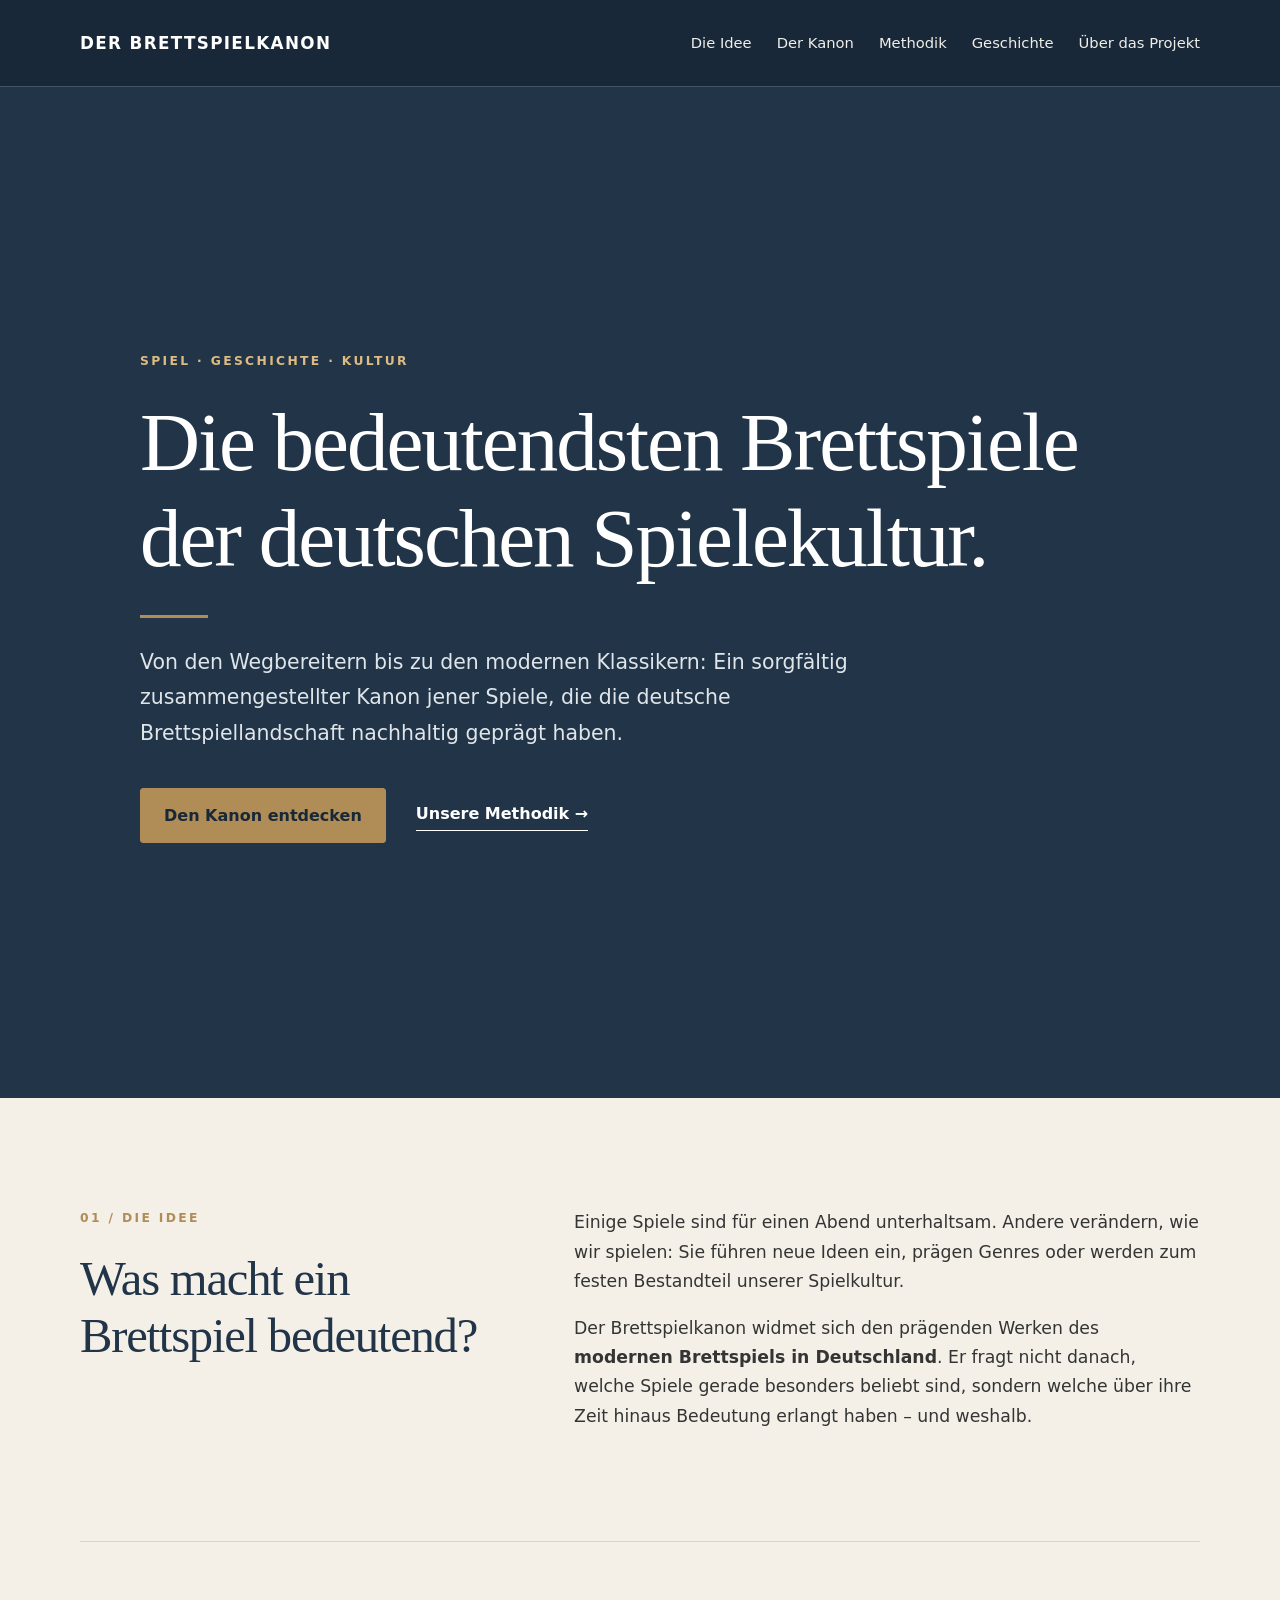
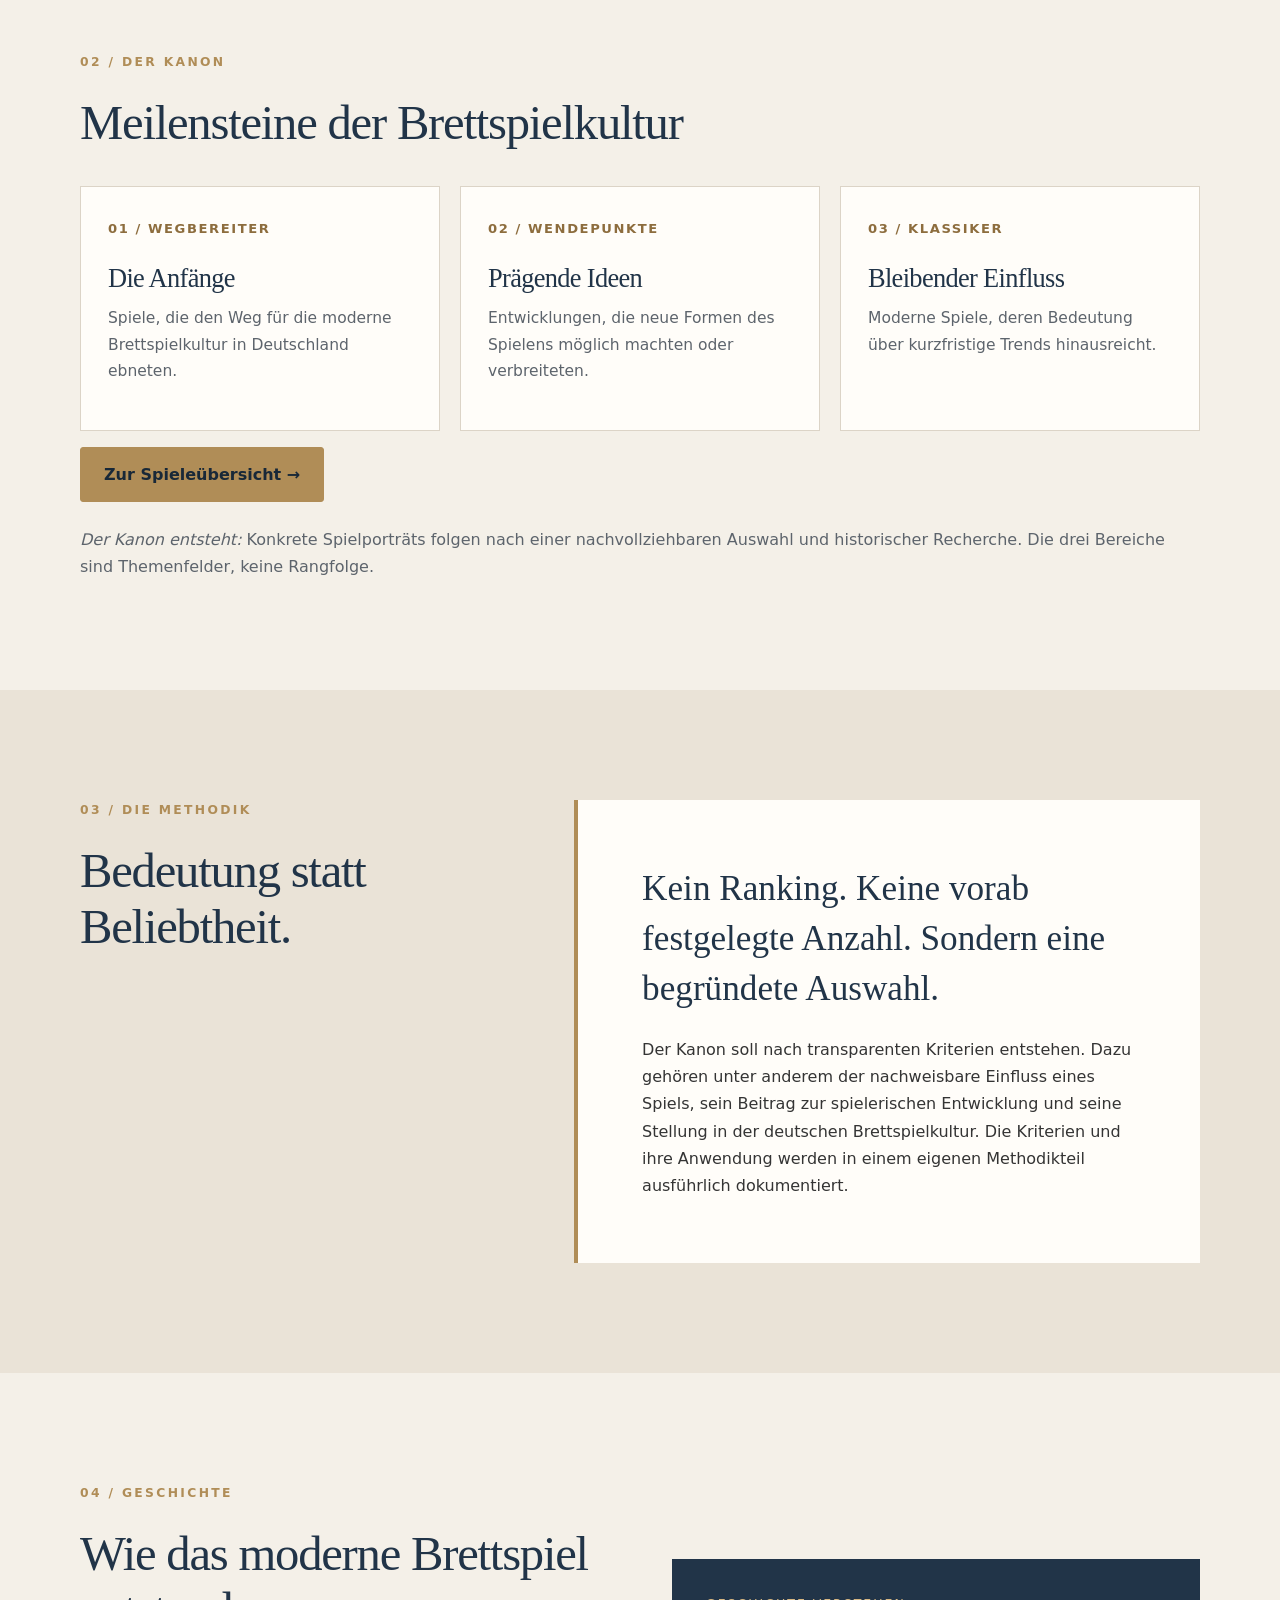
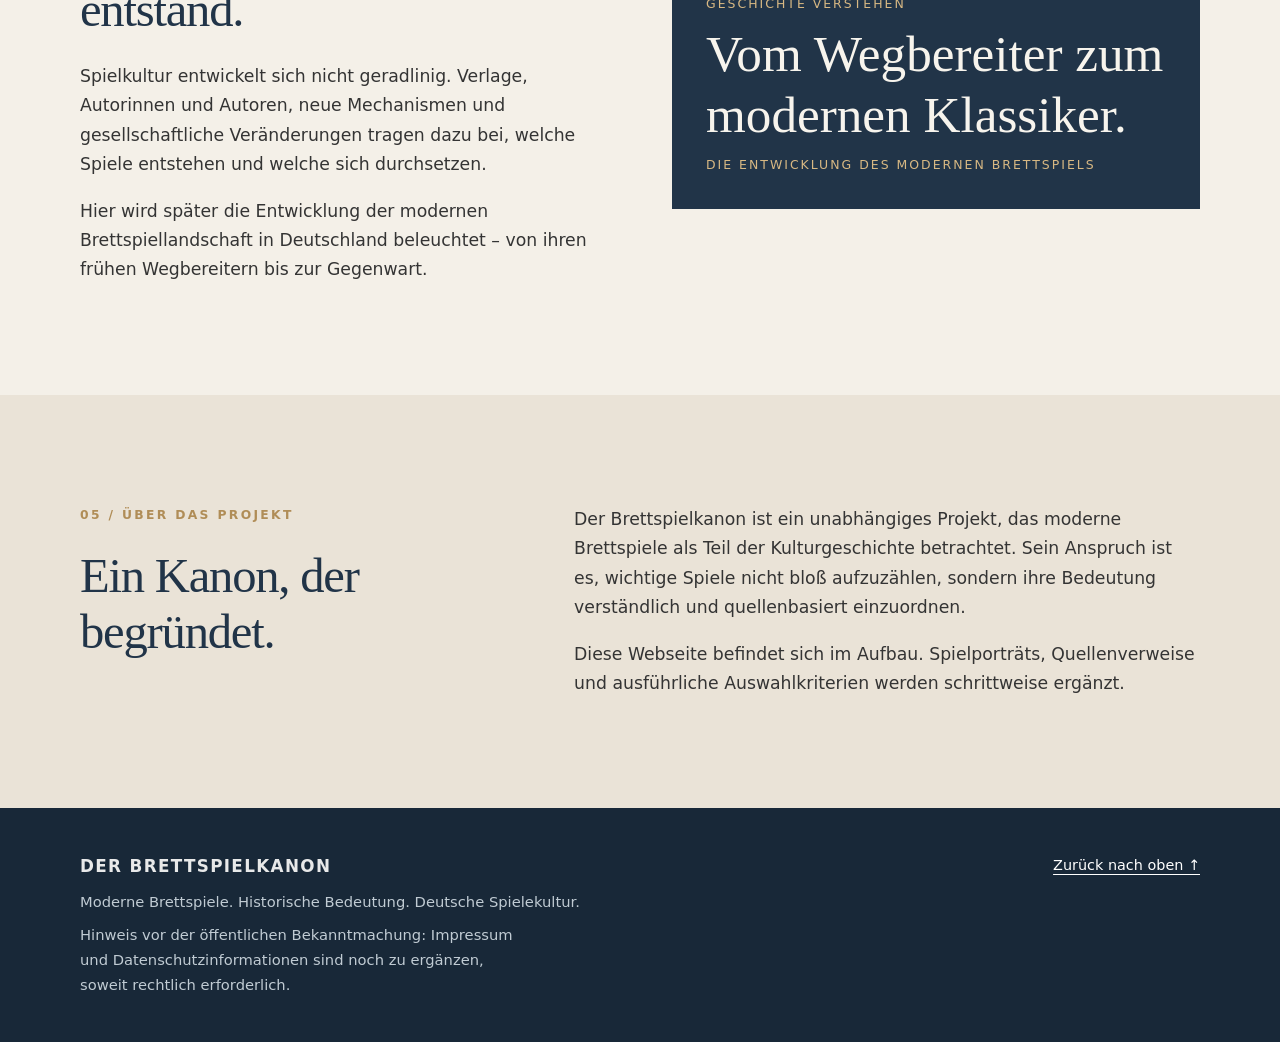
==== index.html @ 94d75d0f "Add files via upload" ====
<!doctype html>
<html lang="de">
<head>
  <meta charset="utf-8">
  <meta name="viewport" content="width=device-width, initial-scale=1">
  <meta name="description" content="Der Brettspielkanon: Ein sorgf&#228;ltig zusammengestellter Kanon bedeutender Brettspiele, die die deutsche Spielekultur nachhaltig gepr&#228;gt haben.">
  <meta name="theme-color" content="#213448">
  <title>Der Brettspielkanon &#8211; Die bedeutendsten Brettspiele der deutschen Spielekultur</title>
  <style>
    :root { --navy:#213448; --navy-deep:#182838; --ivory:#f4f0e8; --paper:#fffdf9; --gold:#b08d57; --ink:#343434; --muted:#5d646c; --line:#dcd4c7; }
    * { box-sizing:border-box; }
    html { scroll-behavior:smooth; scroll-padding-top:88px; }
    body { margin:0; font-family:system-ui,-apple-system,"Segoe UI",Arial,sans-serif; color:var(--ink); background:var(--ivory); line-height:1.7; }
    a { color:inherit; }
    a:focus-visible, summary:focus-visible { outline:3px solid var(--gold); outline-offset:4px; }
    .container { width:min(1120px, calc(100% - 44px)); margin-inline:auto; }
    .site-header { background:var(--navy-deep); color:#fff; border-bottom:1px solid #415365; }
    .header-inner { min-height:86px; display:flex; justify-content:space-between; align-items:center; gap:24px; }
    .brand { font-weight:750; font-size:1.05rem; text-decoration:none; letter-spacing:.08em; line-height:1.25; }
    .site-nav { display:flex; flex-wrap:wrap; align-items:center; gap:10px 25px; }
    .site-nav a { font-size:.92rem; text-decoration:none; color:#f0eee9; }
    .site-nav a:hover { color:#e8c991; }
    .hero { color:#fff; background:var(--navy); }
    .hero-inner { padding:clamp(80px,12vw,155px) 0 clamp(85px,12vw,145px); max-width:1000px; }
    .eyebrow { margin:0 0 22px; font-size:.77rem; font-weight:760; letter-spacing:.19em; text-transform:uppercase; color:var(--gold); }
    .hero .eyebrow { color:#ddbb83; }
    h1,h2,h3 { font-family:Georgia,"Times New Roman",serif; font-weight:normal; line-height:1.16; letter-spacing:-.025em; }
    h1 { font-size:clamp(2.7rem,6.5vw,5.35rem); margin:0 0 28px; max-width:1000px; }
    .hero-description { max-width:720px; font-size:clamp(1.04rem,1.6vw,1.28rem); color:#e0e5e9; line-height:1.75; }
    .gold-line { width:68px; height:3px; background:var(--gold); margin:0 0 27px; }
    .hero-actions { display:flex; flex-wrap:wrap; align-items:center; gap:14px 30px; margin-top:36px; }
    .button { padding:13px 23px; display:inline-block; text-decoration:none; background:var(--gold); color:#182838; font-weight:720; border:1px solid var(--gold); border-radius:3px; }
    .button:hover { background:#dec08e; border-color:#dec08e; }
    .text-link { text-decoration:none; font-weight:650; border-bottom:1px solid currentColor; padding-bottom:3px; }
    .text-link:hover { color:var(--gold); }
    main section { padding:clamp(65px,9vw,110px) 0; }
    .section-grid { display:grid; grid-template-columns:minmax(0,.8fr) minmax(0,1.2fr); gap:clamp(25px,6vw,100px); align-items:start; }
    .section-grid h2, .section-title { font-size:clamp(2.05rem,3.8vw,3.25rem); color:var(--navy); margin:0 0 23px; }
    .prose { max-width:690px; font-size:1.08rem; }
    .prose p:first-child { margin-top:0; }
    .prose p:last-child { margin-bottom:0; }
    .rule { border-top:1px solid var(--line); }
    .section-heading { display:flex; justify-content:space-between; align-items:end; gap:24px; margin-bottom:34px; }
    .section-heading .section-title { margin-bottom:0; }
    .cards { display:grid; grid-template-columns:repeat(3,minmax(0,1fr)); gap:20px; }
    .card { background:var(--paper); border:1px solid var(--line); padding:27px; min-height:245px; }
    .card .index { color:#8d6d3e; font-size:.82rem; letter-spacing:.12em; font-weight:730; }
    .card h3 { font-size:1.65rem; color:var(--navy); margin:22px 0 12px; }
    .card p { color:var(--muted); margin:0; font-size:.97rem; }
    .soft { background:#eae3d7; }
    .manifesto { background:var(--paper); padding:clamp(30px,5vw,65px); border-left:4px solid var(--gold); }
    .manifesto blockquote { font-family:Georgia,"Times New Roman",serif; font-size:clamp(1.45rem,3vw,2.2rem); line-height:1.42; color:var(--navy); margin:0 0 22px; }
    .manifesto p { margin-bottom:0; }
    .history-row { display:grid; grid-template-columns:1fr 1fr; gap:clamp(25px,5vw,70px); align-items:center; }
    .history-panel { min-height:250px; padding:34px; background:var(--navy); color:#f7f4ed; display:flex; flex-direction:column; justify-content:space-between; }
    .history-panel strong { font-family:Georgia,"Times New Roman",serif; font-size:clamp(2rem,4vw,3.2rem); font-weight:normal; line-height:1.2; }
    .history-panel span { text-transform:uppercase; letter-spacing:.16em; color:#d8b883; font-size:.78rem; }
    .site-footer { background:var(--navy-deep); color:#e8e9e9; padding:45px 0; }
    .footer-inner { display:flex; justify-content:space-between; flex-wrap:wrap; gap:20px; align-items:start; }
    .footer-inner p { margin:8px 0 0; color:#c0cbd3; font-size:.92rem; }
    .footer-note { max-width:450px; font-size:.85rem; color:#c0cbd3; }
    .back-top { color:#fff; font-size:.9rem; text-underline-offset:4px; }
    @media(max-width:850px) { .header-inner { flex-direction:column; align-items:flex-start; padding-block:22px; } .site-nav { gap:8px 20px; } .section-grid,.history-row { grid-template-columns:1fr; } .cards { grid-template-columns:repeat(2,minmax(0,1fr)); } }
    @media(max-width:590px) { .container { width:min(100% - 32px,1120px); } .cards { grid-template-columns:1fr; } .section-heading { align-items:start; flex-direction:column; } h1 { font-size:2.6rem; } .hero-inner { padding:70px 0 80px; } .card { min-height:auto; } }
    @media(prefers-reduced-motion:reduce) { html { scroll-behavior:auto; } }
  </style>
</head>
<body id="oben">
  <header class="site-header">
    <div class="container header-inner">
      <a class="brand" href="#oben" aria-label="Der Brettspielkanon &#8211; zur Startseite">DER BRETTSPIELKANON</a>
      <nav class="site-nav" aria-label="Hauptnavigation">
        <a href="#idee">Die Idee</a>
        <a href="kanon.html">Der Kanon</a>
        <a href="#methodik">Methodik</a>
        <a href="#geschichte">Geschichte</a>
        <a href="#projekt">&#220;ber das Projekt</a>
      </nav>
    </div>
  </header>

  <main>
    <section class="hero" aria-labelledby="hero-title">
      <div class="container hero-inner">
        <p class="eyebrow">Spiel &#183; Geschichte &#183; Kultur</p>
        <h1 id="hero-title">Die bedeutendsten Brettspiele der deutschen Spielekultur.</h1>
        <div class="gold-line" aria-hidden="true"></div>
        <p class="hero-description">Von den Wegbereitern bis zu den modernen Klassikern: Ein sorgf&#228;ltig zusammengestellter Kanon jener Spiele, die die deutsche Brettspiellandschaft nachhaltig gepr&#228;gt haben.</p>
        <div class="hero-actions">
          <a class="button" href="kanon.html">Den Kanon entdecken</a>
          <a class="text-link" href="#methodik">Unsere Methodik &#8594;</a>
        </div>
      </div>
    </section>

    <section id="idee" aria-labelledby="idee-title">
      <div class="container section-grid">
        <div>
          <p class="eyebrow">01 / Die Idee</p>
          <h2 id="idee-title">Was macht ein Brettspiel bedeutend?</h2>
        </div>
        <div class="prose">
          <p>Einige Spiele sind f&#252;r einen Abend unterhaltsam. Andere ver&#228;ndern, wie wir spielen: Sie f&#252;hren neue Ideen ein, pr&#228;gen Genres oder werden zum festen Bestandteil unserer Spielkultur.</p>
          <p>Der Brettspielkanon widmet sich den pr&#228;genden Werken des <strong>modernen Brettspiels in Deutschland</strong>. Er fragt nicht danach, welche Spiele gerade besonders beliebt sind, sondern welche &#252;ber ihre Zeit hinaus Bedeutung erlangt haben &#8211; und weshalb.</p>
        </div>
      </div>
    </section>

    <div class="container rule" aria-hidden="true"></div>

    <section id="kanon" aria-labelledby="kanon-title">
      <div class="container">
        <div class="section-heading">
          <div>
            <p class="eyebrow">02 / Der Kanon</p>
            <h2 class="section-title" id="kanon-title">Meilensteine der Brettspielkultur</h2>
          </div>
        </div>
        <div class="cards">
          <article class="card">
            <span class="index">01 / WEGBEREITER</span>
            <h3>Die Anf&#228;nge</h3>
            <p>Spiele, die den Weg f&#252;r die moderne Brettspielkultur in Deutschland ebneten.</p>
          </article>
          <article class="card">
            <span class="index">02 / WENDEPUNKTE</span>
            <h3>Pr&#228;gende Ideen</h3>
            <p>Entwicklungen, die neue Formen des Spielens m&#246;glich machten oder verbreiteten.</p>
          </article>
          <article class="card">
            <span class="index">03 / KLASSIKER</span>
            <h3>Bleibender Einfluss</h3>
            <p>Moderne Spiele, deren Bedeutung &#252;ber kurzfristige Trends hinausreicht.</p>
          </article>
        </div>
        <p><a class="button" href="kanon.html">Zur Spiele&#252;bersicht &#8594;</a></p>
        <p style="margin:24px 0 0;color:var(--muted)"><em>Der Kanon entsteht:</em> Konkrete Spielportr&#228;ts folgen nach einer nachvollziehbaren Auswahl und historischer Recherche. Die drei Bereiche sind Themenfelder, keine Rangfolge.</p>
      </div>
    </section>

    <section id="methodik" class="soft" aria-labelledby="methodik-title">
      <div class="container section-grid">
        <div>
          <p class="eyebrow">03 / Die Methodik</p>
          <h2 id="methodik-title">Bedeutung statt Beliebtheit.</h2>
        </div>
        <div class="manifesto">
          <blockquote>Kein Ranking. Keine vorab festgelegte Anzahl. Sondern eine begr&#252;ndete Auswahl.</blockquote>
          <p>Der Kanon soll nach transparenten Kriterien entstehen. Dazu geh&#246;ren unter anderem der nachweisbare Einfluss eines Spiels, sein Beitrag zur spielerischen Entwicklung und seine Stellung in der deutschen Brettspielkultur. Die Kriterien und ihre Anwendung werden in einem eigenen Methodikteil ausf&#252;hrlich dokumentiert.</p>
        </div>
      </div>
    </section>

    <section id="geschichte" aria-labelledby="geschichte-title">
      <div class="container history-row">
        <div>
          <p class="eyebrow">04 / Geschichte</p>
          <h2 class="section-title" id="geschichte-title">Wie das moderne Brettspiel entstand.</h2>
          <div class="prose">
            <p>Spielkultur entwickelt sich nicht geradlinig. Verlage, Autorinnen und Autoren, neue Mechanismen und gesellschaftliche Ver&#228;nderungen tragen dazu bei, welche Spiele entstehen und welche sich durchsetzen.</p>
            <p>Hier wird sp&#228;ter die Entwicklung der modernen Brettspiellandschaft in Deutschland beleuchtet &#8211; von ihren fr&#252;hen Wegbereitern bis zur Gegenwart.</p>
          </div>
        </div>
        <div class="history-panel" aria-label="Leitmotiv Geschichte">
          <span>Geschichte verstehen</span>
          <strong>Vom Wegbereiter zum modernen Klassiker.</strong>
          <span>Die Entwicklung des modernen Brettspiels</span>
        </div>
      </div>
    </section>

    <section id="projekt" class="soft" aria-labelledby="projekt-title">
      <div class="container section-grid">
        <div>
          <p class="eyebrow">05 / &#220;ber das Projekt</p>
          <h2 id="projekt-title">Ein Kanon, der begr&#252;ndet.</h2>
        </div>
        <div class="prose">
          <p>Der Brettspielkanon ist ein unabh&#228;ngiges Projekt, das moderne Brettspiele als Teil der Kulturgeschichte betrachtet. Sein Anspruch ist es, wichtige Spiele nicht blo&#223; aufzuz&#228;hlen, sondern ihre Bedeutung verst&#228;ndlich und quellenbasiert einzuordnen.</p>
          <p>Diese Webseite befindet sich im Aufbau. Spielportr&#228;ts, Quellenverweise und ausf&#252;hrliche Auswahlkriterien werden schrittweise erg&#228;nzt.</p>
        </div>
      </div>
    </section>
  </main>

  <footer class="site-footer">
    <div class="container footer-inner">
      <div>
        <a class="brand" href="#oben">DER BRETTSPIELKANON</a>
        <p>Moderne Brettspiele. Historische Bedeutung. Deutsche Spielekultur.</p>
        <p class="footer-note">Hinweis vor der &#246;ffentlichen Bekanntmachung: Impressum und Datenschutzinformationen sind noch zu erg&#228;nzen, soweit rechtlich erforderlich.</p>
      </div>
      <a class="back-top" href="#oben">Zur&#252;ck nach oben &#8593;</a>
    </div>
  </footer>
</body>
</html>
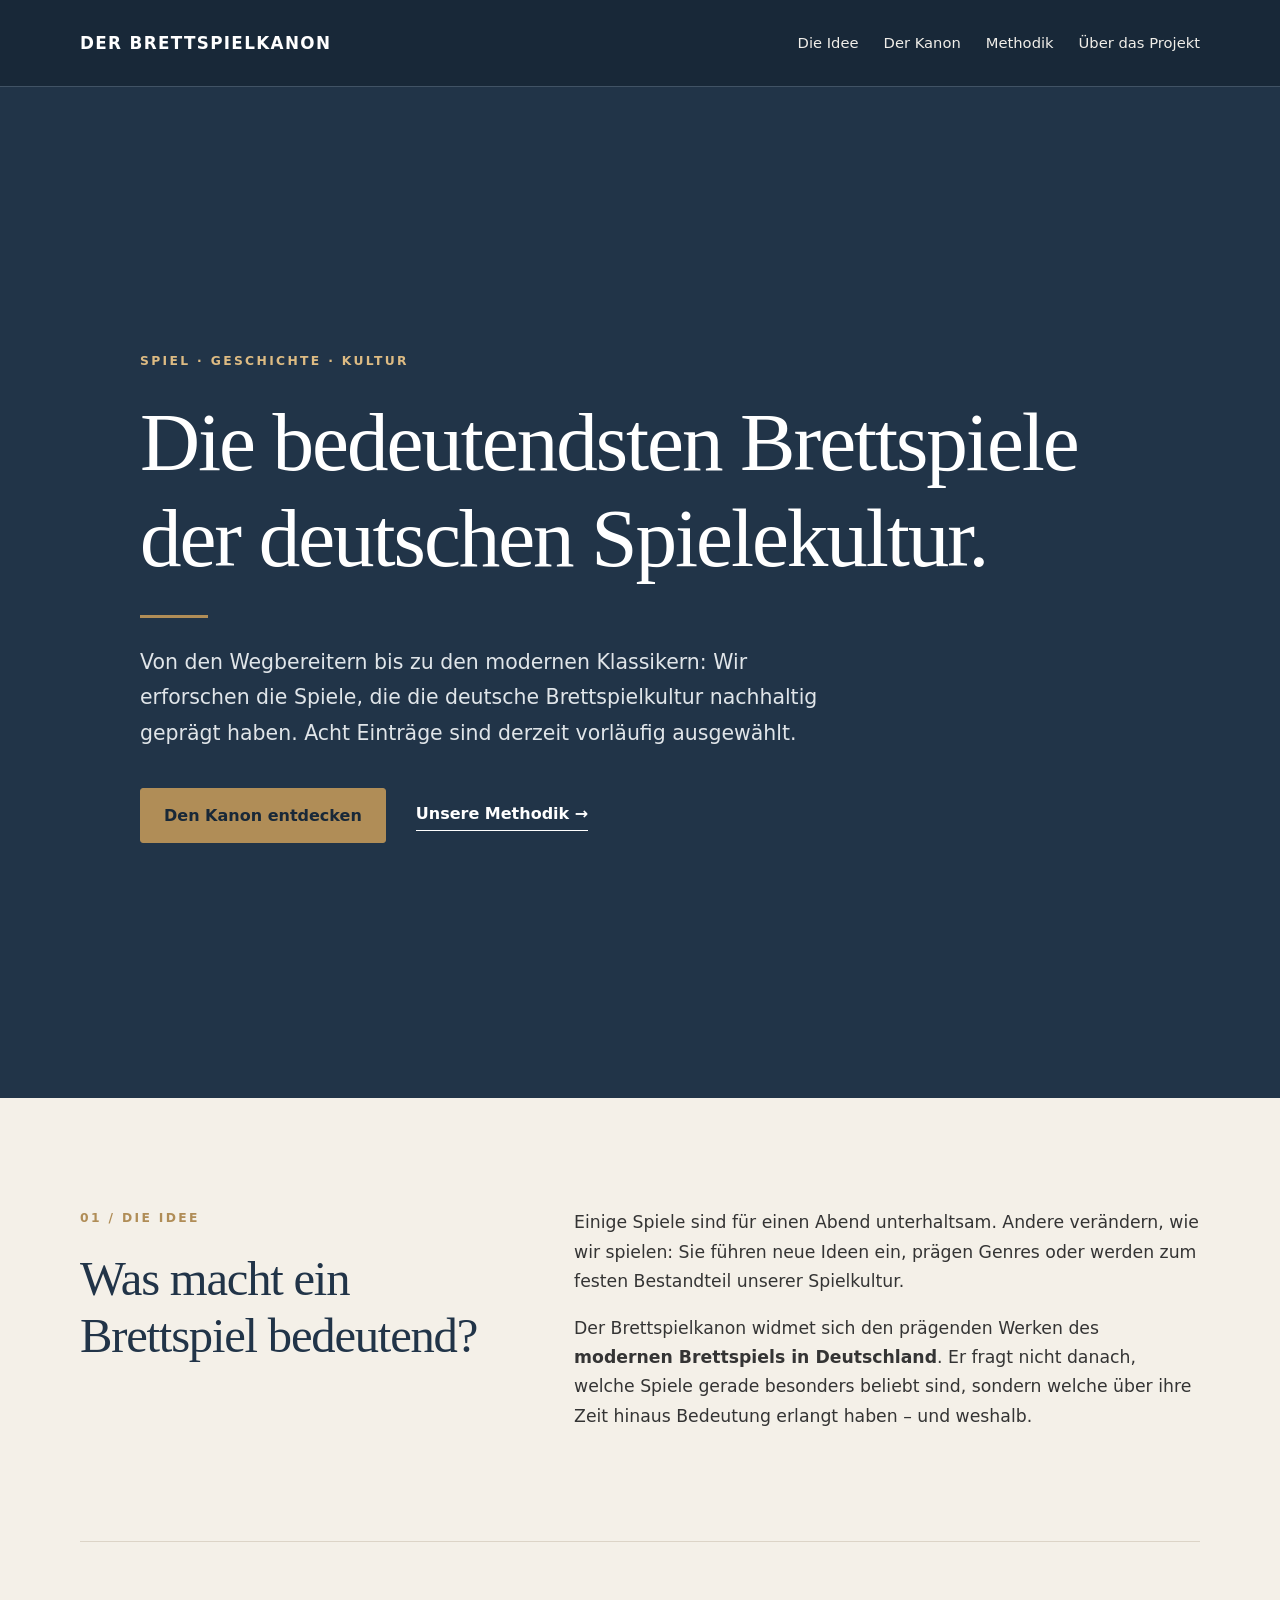
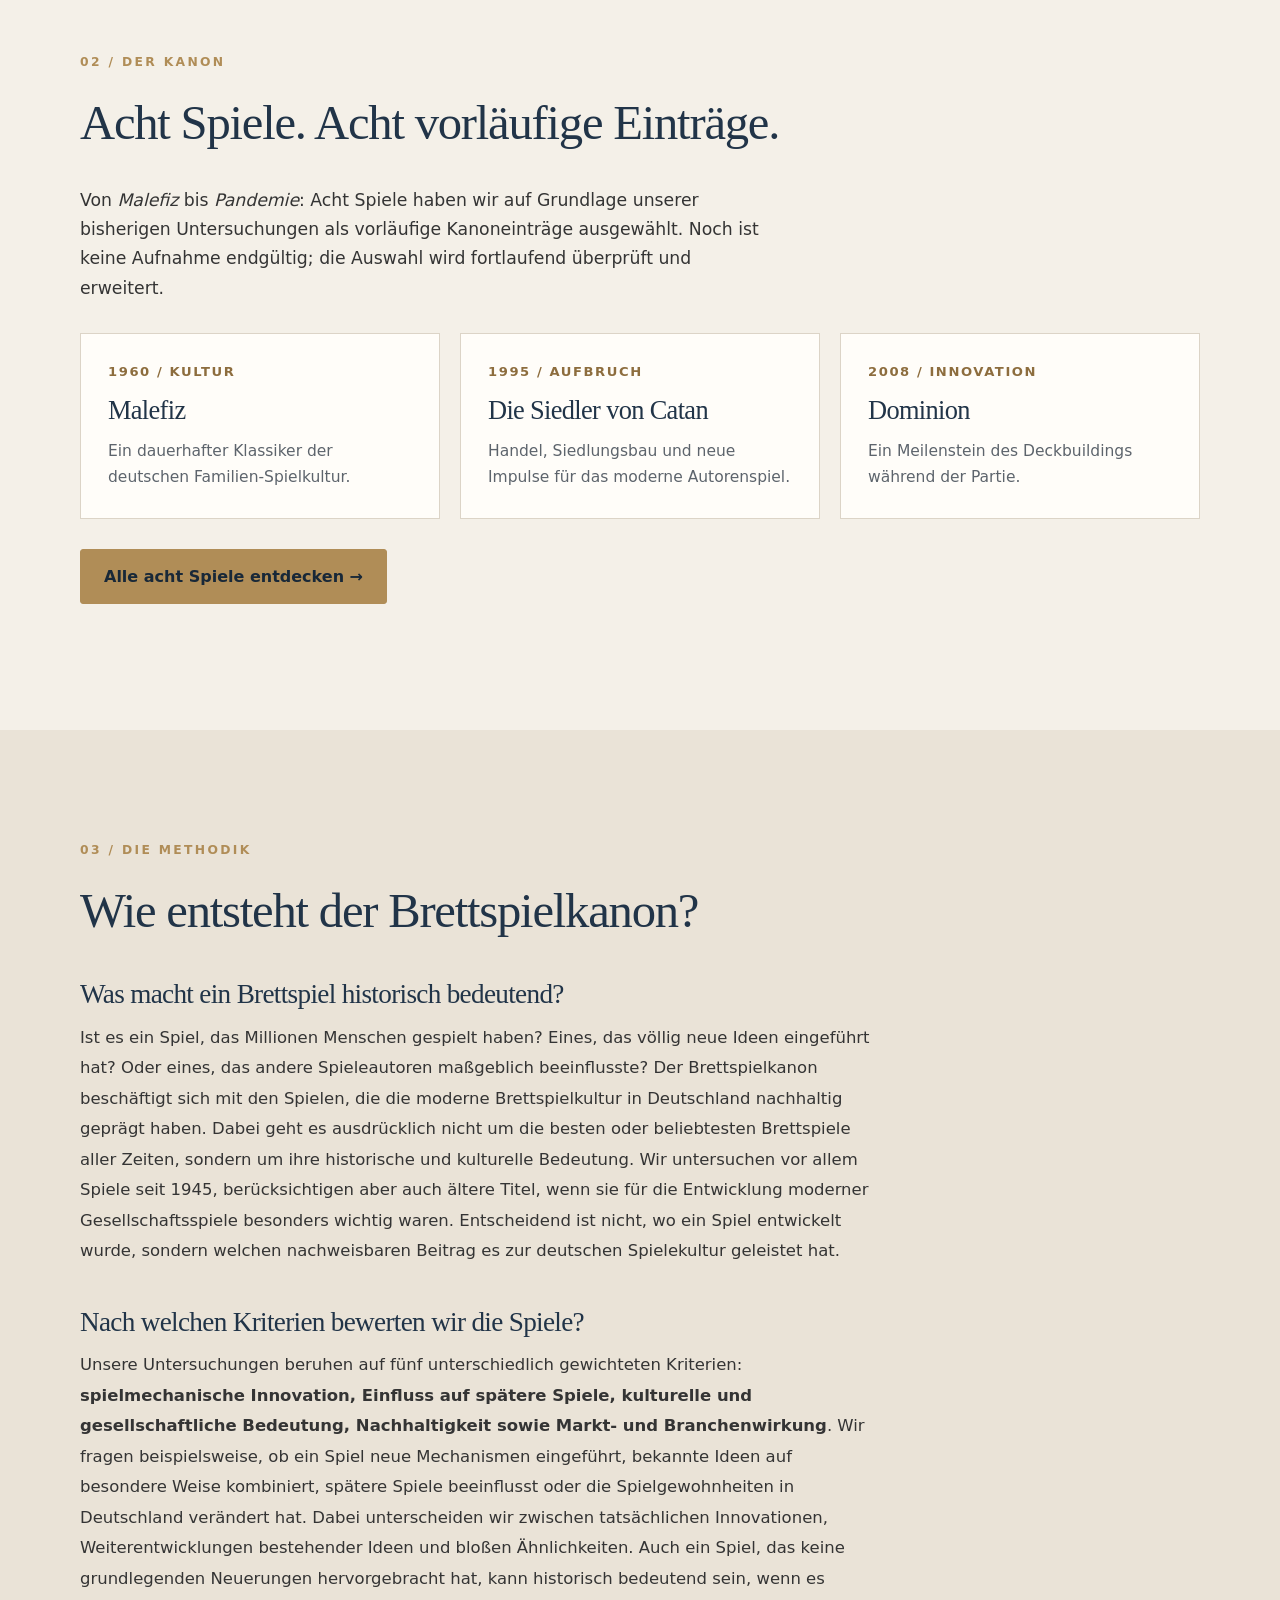
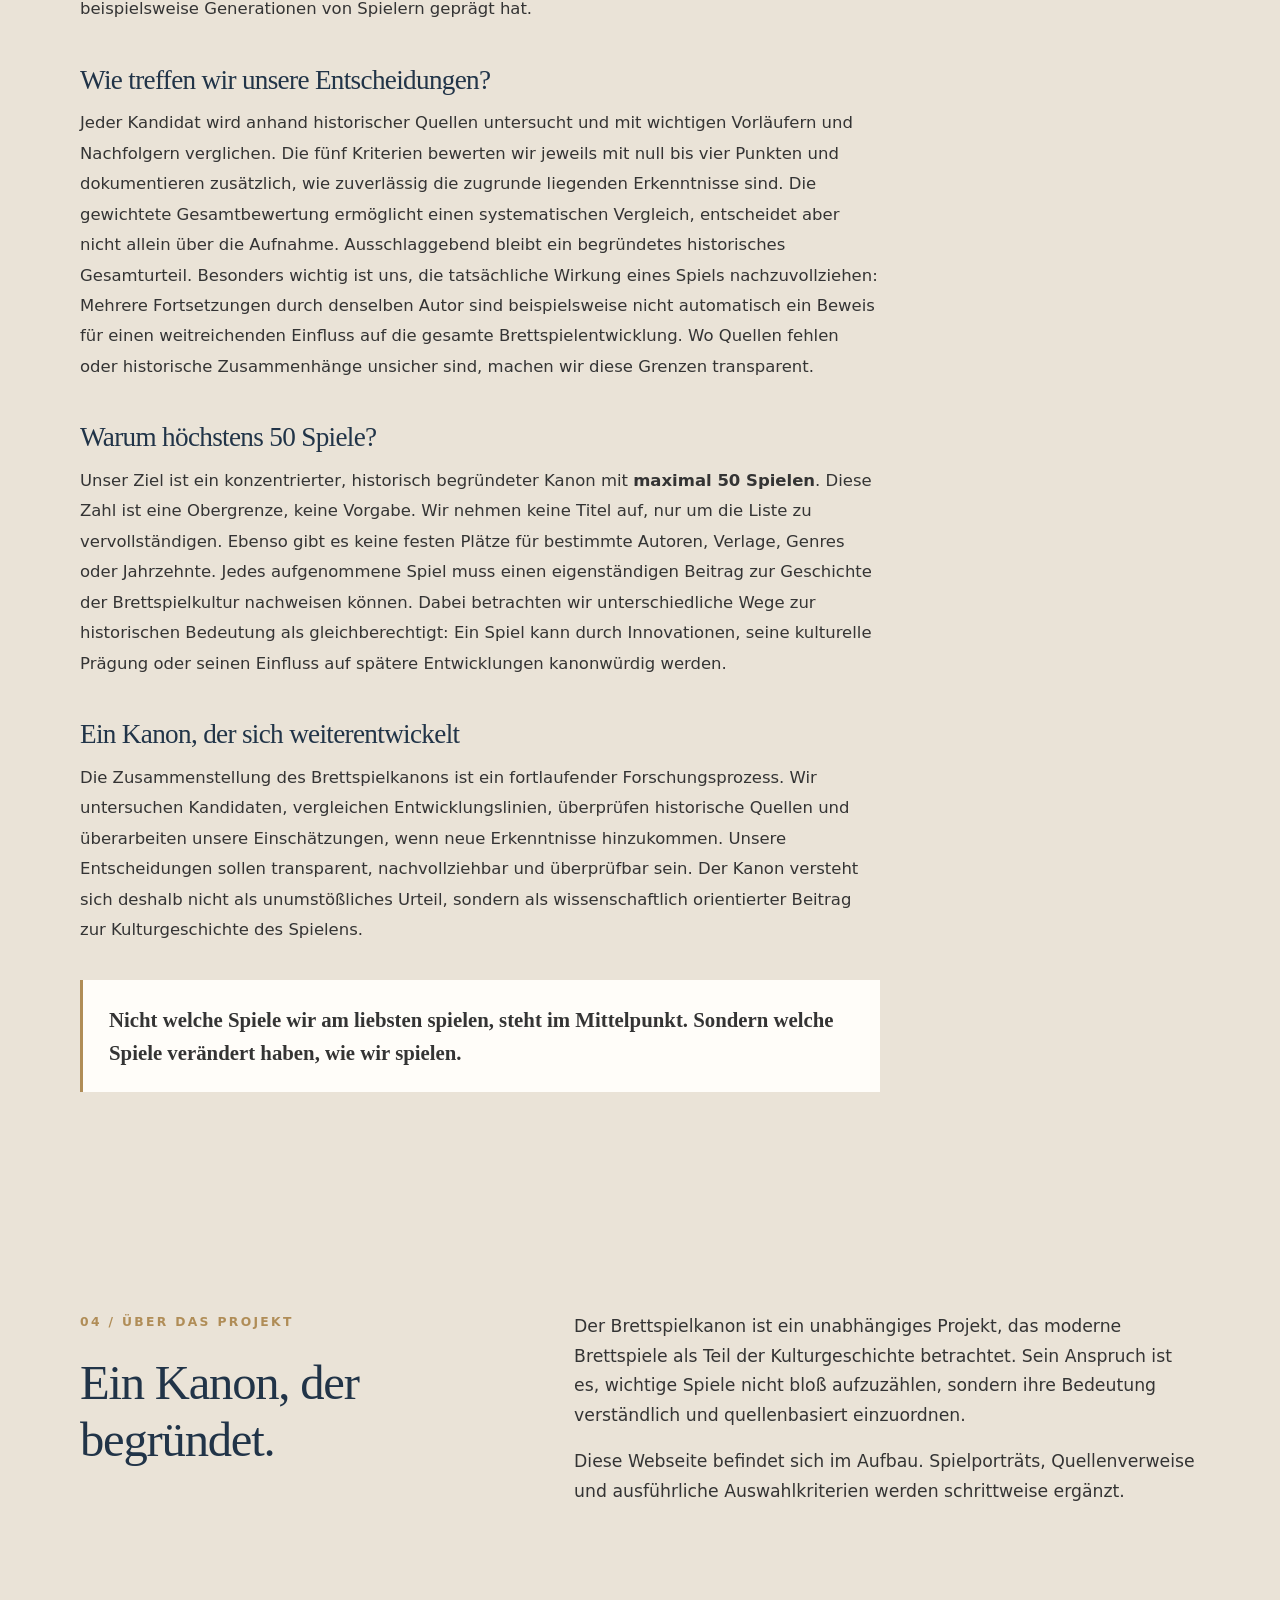
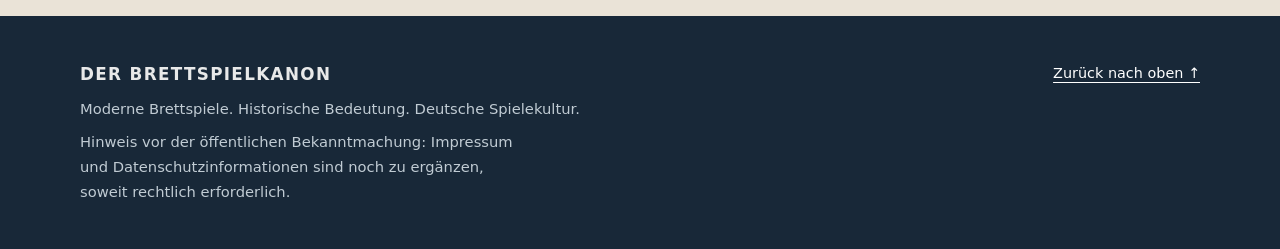
==== commit e51bc328: "Add files via upload" ====
--- a/index.html
+++ b/index.html
@@ -1,12 +1,13 @@
-<!doctype html>
+<!DOCTYPE html>
+
 <html lang="de">
 <head>
-  <meta charset="utf-8">
-  <meta name="viewport" content="width=device-width, initial-scale=1">
-  <meta name="description" content="Der Brettspielkanon: Ein sorgf&#228;ltig zusammengestellter Kanon bedeutender Brettspiele, die die deutsche Spielekultur nachhaltig gepr&#228;gt haben.">
-  <meta name="theme-color" content="#213448">
-  <title>Der Brettspielkanon &#8211; Die bedeutendsten Brettspiele der deutschen Spielekultur</title>
-  <style>
+<meta charset="utf-8"/>
+<meta content="width=device-width, initial-scale=1" name="viewport"/>
+<meta content="Der Brettspielkanon: Ein sorgfältig zusammengestellter Kanon bedeutender Brettspiele, die die deutsche Spielekultur nachhaltig geprägt haben." name="description"/>
+<meta content="#213448" name="theme-color"/>
+<title>Der Brettspielkanon – Die bedeutendsten Brettspiele der deutschen Spielekultur</title>
+<style>
     :root { --navy:#213448; --navy-deep:#182838; --ivory:#f4f0e8; --paper:#fffdf9; --gold:#b08d57; --ink:#343434; --muted:#5d646c; --line:#dcd4c7; }
     * { box-sizing:border-box; }
     html { scroll-behavior:smooth; scroll-padding-top:88px; }
@@ -63,135 +64,86 @@
     @media(max-width:850px) { .header-inner { flex-direction:column; align-items:flex-start; padding-block:22px; } .site-nav { gap:8px 20px; } .section-grid,.history-row { grid-template-columns:1fr; } .cards { grid-template-columns:repeat(2,minmax(0,1fr)); } }
     @media(max-width:590px) { .container { width:min(100% - 32px,1120px); } .cards { grid-template-columns:1fr; } .section-heading { align-items:start; flex-direction:column; } h1 { font-size:2.6rem; } .hero-inner { padding:70px 0 80px; } .card { min-height:auto; } }
     @media(prefers-reduced-motion:reduce) { html { scroll-behavior:auto; } }
-  </style>
+  
+.method-text{max-width:800px}.method-text h3{font-size:clamp(1.3rem,2.3vw,1.7rem);color:var(--navy);margin:40px 0 12px}.method-text p{font-size:1.03rem;line-height:1.85;margin:0}.method-text .method-closing{margin-top:34px;padding:23px 26px;border-left:3px solid var(--gold);background:var(--paper);font-family:Georgia,serif;font-size:1.3rem;line-height:1.6}.cards .card{min-height:unset}.cards .card .index{display:block}.cards .card h3{margin:12px 0}.cards .card p{margin:0}
+</style>
 </head>
 <body id="oben">
-  <header class="site-header">
-    <div class="container header-inner">
-      <a class="brand" href="#oben" aria-label="Der Brettspielkanon &#8211; zur Startseite">DER BRETTSPIELKANON</a>
-      <nav class="site-nav" aria-label="Hauptnavigation">
-        <a href="#idee">Die Idee</a>
-        <a href="kanon.html">Der Kanon</a>
-        <a href="#methodik">Methodik</a>
-        <a href="#geschichte">Geschichte</a>
-        <a href="#projekt">&#220;ber das Projekt</a>
-      </nav>
-    </div>
-  </header>
+<header class="site-header">
+<div class="container header-inner">
+<a aria-label="Der Brettspielkanon – zur Startseite" class="brand" href="#oben">DER BRETTSPIELKANON</a>
+<nav aria-label="Hauptnavigation" class="site-nav">
+<a href="#idee">Die Idee</a>
+<a href="kanon.html">Der Kanon</a>
+<a href="#methodik">Methodik</a>
 
-  <main>
-    <section class="hero" aria-labelledby="hero-title">
-      <div class="container hero-inner">
-        <p class="eyebrow">Spiel &#183; Geschichte &#183; Kultur</p>
-        <h1 id="hero-title">Die bedeutendsten Brettspiele der deutschen Spielekultur.</h1>
-        <div class="gold-line" aria-hidden="true"></div>
-        <p class="hero-description">Von den Wegbereitern bis zu den modernen Klassikern: Ein sorgf&#228;ltig zusammengestellter Kanon jener Spiele, die die deutsche Brettspiellandschaft nachhaltig gepr&#228;gt haben.</p>
-        <div class="hero-actions">
-          <a class="button" href="kanon.html">Den Kanon entdecken</a>
-          <a class="text-link" href="#methodik">Unsere Methodik &#8594;</a>
-        </div>
-      </div>
-    </section>
+<a href="#projekt">Über das Projekt</a>
+</nav>
+</div>
+</header>
+<main>
+<section aria-labelledby="hero-title" class="hero">
+<div class="container hero-inner">
+<p class="eyebrow">Spiel · Geschichte · Kultur</p>
+<h1 id="hero-title">Die bedeutendsten Brettspiele der deutschen Spielekultur.</h1>
+<div aria-hidden="true" class="gold-line"></div>
+<p class="hero-description">Von den Wegbereitern bis zu den modernen Klassikern: Wir erforschen die Spiele, die die deutsche Brettspielkultur nachhaltig geprägt haben. Acht Einträge sind derzeit vorläufig ausgewählt.</p>
+<div class="hero-actions">
+<a class="button" href="kanon.html">Den Kanon entdecken</a>
+<a class="text-link" href="#methodik">Unsere Methodik →</a>
+</div>
+</div>
+</section>
+<section aria-labelledby="idee-title" id="idee">
+<div class="container section-grid">
+<div>
+<p class="eyebrow">01 / Die Idee</p>
+<h2 id="idee-title">Was macht ein Brettspiel bedeutend?</h2>
+</div>
+<div class="prose">
+<p>Einige Spiele sind für einen Abend unterhaltsam. Andere verändern, wie wir spielen: Sie führen neue Ideen ein, prägen Genres oder werden zum festen Bestandteil unserer Spielkultur.</p>
+<p>Der Brettspielkanon widmet sich den prägenden Werken des <strong>modernen Brettspiels in Deutschland</strong>. Er fragt nicht danach, welche Spiele gerade besonders beliebt sind, sondern welche über ihre Zeit hinaus Bedeutung erlangt haben – und weshalb.</p>
+</div>
+</div>
+</section>
+<div aria-hidden="true" class="container rule"></div>
+<section aria-labelledby="kanon-title" id="kanon"><div class="container"><div class="section-heading"><div><p class="eyebrow">02 / Der Kanon</p><h2 class="section-title" id="kanon-title">Acht Spiele. Acht vorläufige Einträge.</h2></div></div><div class="prose"><p>Von <em>Malefiz</em> bis <em>Pandemie</em>: Acht Spiele haben wir auf Grundlage unserer bisherigen Untersuchungen als vorläufige Kanoneinträge ausgewählt. Noch ist keine Aufnahme endgültig; die Auswahl wird fortlaufend überprüft und erweitert.</p></div><div class="cards" style="margin:30px 0"><article class="card"><span class="index">1960 / KULTUR</span><h3>Malefiz</h3><p>Ein dauerhafter Klassiker der deutschen Familien-Spielkultur.</p></article><article class="card"><span class="index">1995 / AUFBRUCH</span><h3>Die Siedler von Catan</h3><p>Handel, Siedlungsbau und neue Impulse für das moderne Autorenspiel.</p></article><article class="card"><span class="index">2008 / INNOVATION</span><h3>Dominion</h3><p>Ein Meilenstein des Deckbuildings während der Partie.</p></article></div><p><a class="button" href="kanon.html">Alle acht Spiele entdecken →</a></p></div></section>
+<section aria-labelledby="methodik-title" class="soft" id="methodik"><div class="container"><p class="eyebrow">03 / Die Methodik</p><h2 class="section-title" id="methodik-title">Wie entsteht der Brettspielkanon?</h2><div class="method-text">
+<h3>Was macht ein Brettspiel historisch bedeutend?</h3>
+<p>Ist es ein Spiel, das Millionen Menschen gespielt haben? Eines, das völlig neue Ideen eingeführt hat? Oder eines, das andere Spieleautoren maßgeblich beeinflusste? Der Brettspielkanon beschäftigt sich mit den Spielen, die die moderne Brettspielkultur in Deutschland nachhaltig geprägt haben. Dabei geht es ausdrücklich nicht um die besten oder beliebtesten Brettspiele aller Zeiten, sondern um ihre historische und kulturelle Bedeutung. Wir untersuchen vor allem Spiele seit 1945, berücksichtigen aber auch ältere Titel, wenn sie für die Entwicklung moderner Gesellschaftsspiele besonders wichtig waren. Entscheidend ist nicht, wo ein Spiel entwickelt wurde, sondern welchen nachweisbaren Beitrag es zur deutschen Spielekultur geleistet hat.</p>
+<h3>Nach welchen Kriterien bewerten wir die Spiele?</h3>
+<p>Unsere Untersuchungen beruhen auf fünf unterschiedlich gewichteten Kriterien: <strong>spielmechanische Innovation, Einfluss auf spätere Spiele, kulturelle und gesellschaftliche Bedeutung, Nachhaltigkeit sowie Markt- und Branchenwirkung</strong>. Wir fragen beispielsweise, ob ein Spiel neue Mechanismen eingeführt, bekannte Ideen auf besondere Weise kombiniert, spätere Spiele beeinflusst oder die Spielgewohnheiten in Deutschland verändert hat. Dabei unterscheiden wir zwischen tatsächlichen Innovationen, Weiterentwicklungen bestehender Ideen und bloßen Ähnlichkeiten. Auch ein Spiel, das keine grundlegenden Neuerungen hervorgebracht hat, kann historisch bedeutend sein, wenn es beispielsweise Generationen von Spielern geprägt hat.</p>
+<h3>Wie treffen wir unsere Entscheidungen?</h3>
+<p>Jeder Kandidat wird anhand historischer Quellen untersucht und mit wichtigen Vorläufern und Nachfolgern verglichen. Die fünf Kriterien bewerten wir jeweils mit null bis vier Punkten und dokumentieren zusätzlich, wie zuverlässig die zugrunde liegenden Erkenntnisse sind. Die gewichtete Gesamtbewertung ermöglicht einen systematischen Vergleich, entscheidet aber nicht allein über die Aufnahme. Ausschlaggebend bleibt ein begründetes historisches Gesamturteil. Besonders wichtig ist uns, die tatsächliche Wirkung eines Spiels nachzuvollziehen: Mehrere Fortsetzungen durch denselben Autor sind beispielsweise nicht automatisch ein Beweis für einen weitreichenden Einfluss auf die gesamte Brettspielentwicklung. Wo Quellen fehlen oder historische Zusammenhänge unsicher sind, machen wir diese Grenzen transparent.</p>
+<h3>Warum höchstens 50 Spiele?</h3>
+<p>Unser Ziel ist ein konzentrierter, historisch begründeter Kanon mit <strong>maximal 50 Spielen</strong>. Diese Zahl ist eine Obergrenze, keine Vorgabe. Wir nehmen keine Titel auf, nur um die Liste zu vervollständigen. Ebenso gibt es keine festen Plätze für bestimmte Autoren, Verlage, Genres oder Jahrzehnte. Jedes aufgenommene Spiel muss einen eigenständigen Beitrag zur Geschichte der Brettspielkultur nachweisen können. Dabei betrachten wir unterschiedliche Wege zur historischen Bedeutung als gleichberechtigt: Ein Spiel kann durch Innovationen, seine kulturelle Prägung oder seinen Einfluss auf spätere Entwicklungen kanonwürdig werden.</p>
+<h3>Ein Kanon, der sich weiterentwickelt</h3>
+<p>Die Zusammenstellung des Brettspielkanons ist ein fortlaufender Forschungsprozess. Wir untersuchen Kandidaten, vergleichen Entwicklungslinien, überprüfen historische Quellen und überarbeiten unsere Einschätzungen, wenn neue Erkenntnisse hinzukommen. Unsere Entscheidungen sollen transparent, nachvollziehbar und überprüfbar sein. Der Kanon versteht sich deshalb nicht als unumstößliches Urteil, sondern als wissenschaftlich orientierter Beitrag zur Kulturgeschichte des Spielens.</p>
+<p class="method-closing"><strong>Nicht welche Spiele wir am liebsten spielen, steht im Mittelpunkt. Sondern welche Spiele verändert haben, wie wir spielen.</strong></p>
+</div></div></section>
 
-    <section id="idee" aria-labelledby="idee-title">
-      <div class="container section-grid">
-        <div>
-          <p class="eyebrow">01 / Die Idee</p>
-          <h2 id="idee-title">Was macht ein Brettspiel bedeutend?</h2>
-        </div>
-        <div class="prose">
-          <p>Einige Spiele sind f&#252;r einen Abend unterhaltsam. Andere ver&#228;ndern, wie wir spielen: Sie f&#252;hren neue Ideen ein, pr&#228;gen Genres oder werden zum festen Bestandteil unserer Spielkultur.</p>
-          <p>Der Brettspielkanon widmet sich den pr&#228;genden Werken des <strong>modernen Brettspiels in Deutschland</strong>. Er fragt nicht danach, welche Spiele gerade besonders beliebt sind, sondern welche &#252;ber ihre Zeit hinaus Bedeutung erlangt haben &#8211; und weshalb.</p>
-        </div>
-      </div>
-    </section>
-
-    <div class="container rule" aria-hidden="true"></div>
-
-    <section id="kanon" aria-labelledby="kanon-title">
-      <div class="container">
-        <div class="section-heading">
-          <div>
-            <p class="eyebrow">02 / Der Kanon</p>
-            <h2 class="section-title" id="kanon-title">Meilensteine der Brettspielkultur</h2>
-          </div>
-        </div>
-        <div class="cards">
-          <article class="card">
-            <span class="index">01 / WEGBEREITER</span>
-            <h3>Die Anf&#228;nge</h3>
-            <p>Spiele, die den Weg f&#252;r die moderne Brettspielkultur in Deutschland ebneten.</p>
-          </article>
-          <article class="card">
-            <span class="index">02 / WENDEPUNKTE</span>
-            <h3>Pr&#228;gende Ideen</h3>
-            <p>Entwicklungen, die neue Formen des Spielens m&#246;glich machten oder verbreiteten.</p>
-          </article>
-          <article class="card">
-            <span class="index">03 / KLASSIKER</span>
-            <h3>Bleibender Einfluss</h3>
-            <p>Moderne Spiele, deren Bedeutung &#252;ber kurzfristige Trends hinausreicht.</p>
-          </article>
-        </div>
-        <p><a class="button" href="kanon.html">Zur Spiele&#252;bersicht &#8594;</a></p>
-        <p style="margin:24px 0 0;color:var(--muted)"><em>Der Kanon entsteht:</em> Konkrete Spielportr&#228;ts folgen nach einer nachvollziehbaren Auswahl und historischer Recherche. Die drei Bereiche sind Themenfelder, keine Rangfolge.</p>
-      </div>
-    </section>
-
-    <section id="methodik" class="soft" aria-labelledby="methodik-title">
-      <div class="container section-grid">
-        <div>
-          <p class="eyebrow">03 / Die Methodik</p>
-          <h2 id="methodik-title">Bedeutung statt Beliebtheit.</h2>
-        </div>
-        <div class="manifesto">
-          <blockquote>Kein Ranking. Keine vorab festgelegte Anzahl. Sondern eine begr&#252;ndete Auswahl.</blockquote>
-          <p>Der Kanon soll nach transparenten Kriterien entstehen. Dazu geh&#246;ren unter anderem der nachweisbare Einfluss eines Spiels, sein Beitrag zur spielerischen Entwicklung und seine Stellung in der deutschen Brettspielkultur. Die Kriterien und ihre Anwendung werden in einem eigenen Methodikteil ausf&#252;hrlich dokumentiert.</p>
-        </div>
-      </div>
-    </section>
-
-    <section id="geschichte" aria-labelledby="geschichte-title">
-      <div class="container history-row">
-        <div>
-          <p class="eyebrow">04 / Geschichte</p>
-          <h2 class="section-title" id="geschichte-title">Wie das moderne Brettspiel entstand.</h2>
-          <div class="prose">
-            <p>Spielkultur entwickelt sich nicht geradlinig. Verlage, Autorinnen und Autoren, neue Mechanismen und gesellschaftliche Ver&#228;nderungen tragen dazu bei, welche Spiele entstehen und welche sich durchsetzen.</p>
-            <p>Hier wird sp&#228;ter die Entwicklung der modernen Brettspiellandschaft in Deutschland beleuchtet &#8211; von ihren fr&#252;hen Wegbereitern bis zur Gegenwart.</p>
-          </div>
-        </div>
-        <div class="history-panel" aria-label="Leitmotiv Geschichte">
-          <span>Geschichte verstehen</span>
-          <strong>Vom Wegbereiter zum modernen Klassiker.</strong>
-          <span>Die Entwicklung des modernen Brettspiels</span>
-        </div>
-      </div>
-    </section>
-
-    <section id="projekt" class="soft" aria-labelledby="projekt-title">
-      <div class="container section-grid">
-        <div>
-          <p class="eyebrow">05 / &#220;ber das Projekt</p>
-          <h2 id="projekt-title">Ein Kanon, der begr&#252;ndet.</h2>
-        </div>
-        <div class="prose">
-          <p>Der Brettspielkanon ist ein unabh&#228;ngiges Projekt, das moderne Brettspiele als Teil der Kulturgeschichte betrachtet. Sein Anspruch ist es, wichtige Spiele nicht blo&#223; aufzuz&#228;hlen, sondern ihre Bedeutung verst&#228;ndlich und quellenbasiert einzuordnen.</p>
-          <p>Diese Webseite befindet sich im Aufbau. Spielportr&#228;ts, Quellenverweise und ausf&#252;hrliche Auswahlkriterien werden schrittweise erg&#228;nzt.</p>
-        </div>
-      </div>
-    </section>
-  </main>
-
-  <footer class="site-footer">
-    <div class="container footer-inner">
-      <div>
-        <a class="brand" href="#oben">DER BRETTSPIELKANON</a>
-        <p>Moderne Brettspiele. Historische Bedeutung. Deutsche Spielekultur.</p>
-        <p class="footer-note">Hinweis vor der &#246;ffentlichen Bekanntmachung: Impressum und Datenschutzinformationen sind noch zu erg&#228;nzen, soweit rechtlich erforderlich.</p>
-      </div>
-      <a class="back-top" href="#oben">Zur&#252;ck nach oben &#8593;</a>
-    </div>
-  </footer>
+<section aria-labelledby="projekt-title" class="soft" id="projekt">
+<div class="container section-grid">
+<div>
+<p class="eyebrow">04 / Über das Projekt</p>
+<h2 id="projekt-title">Ein Kanon, der begründet.</h2>
+</div>
+<div class="prose">
+<p>Der Brettspielkanon ist ein unabhängiges Projekt, das moderne Brettspiele als Teil der Kulturgeschichte betrachtet. Sein Anspruch ist es, wichtige Spiele nicht bloß aufzuzählen, sondern ihre Bedeutung verständlich und quellenbasiert einzuordnen.</p>
+<p>Diese Webseite befindet sich im Aufbau. Spielporträts, Quellenverweise und ausführliche Auswahlkriterien werden schrittweise ergänzt.</p>
+</div>
+</div>
+</section>
+</main>
+<footer class="site-footer">
+<div class="container footer-inner">
+<div>
+<a class="brand" href="#oben">DER BRETTSPIELKANON</a>
+<p>Moderne Brettspiele. Historische Bedeutung. Deutsche Spielekultur.</p>
+<p class="footer-note">Hinweis vor der öffentlichen Bekanntmachung: Impressum und Datenschutzinformationen sind noch zu ergänzen, soweit rechtlich erforderlich.</p>
+</div>
+<a class="back-top" href="#oben">Zurück nach oben ↑</a>
+</div>
+</footer>
 </body>
 </html>
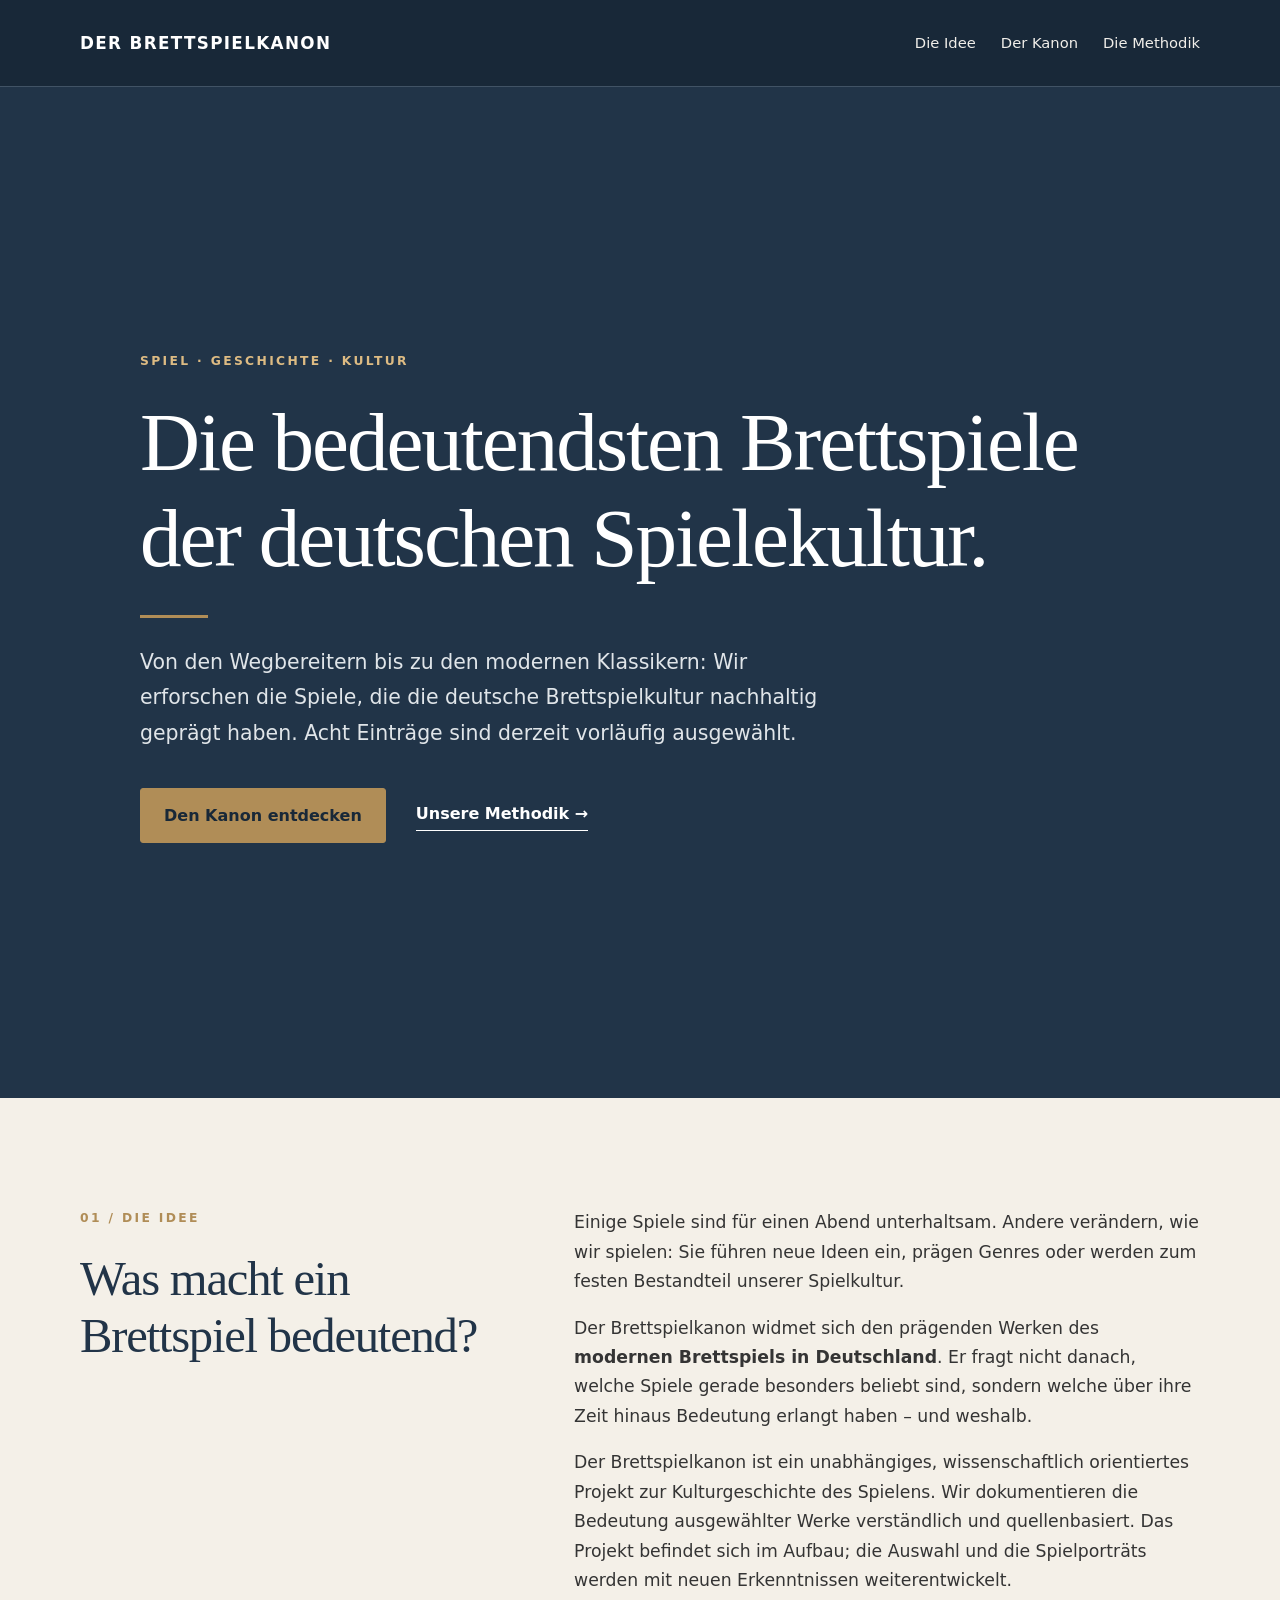
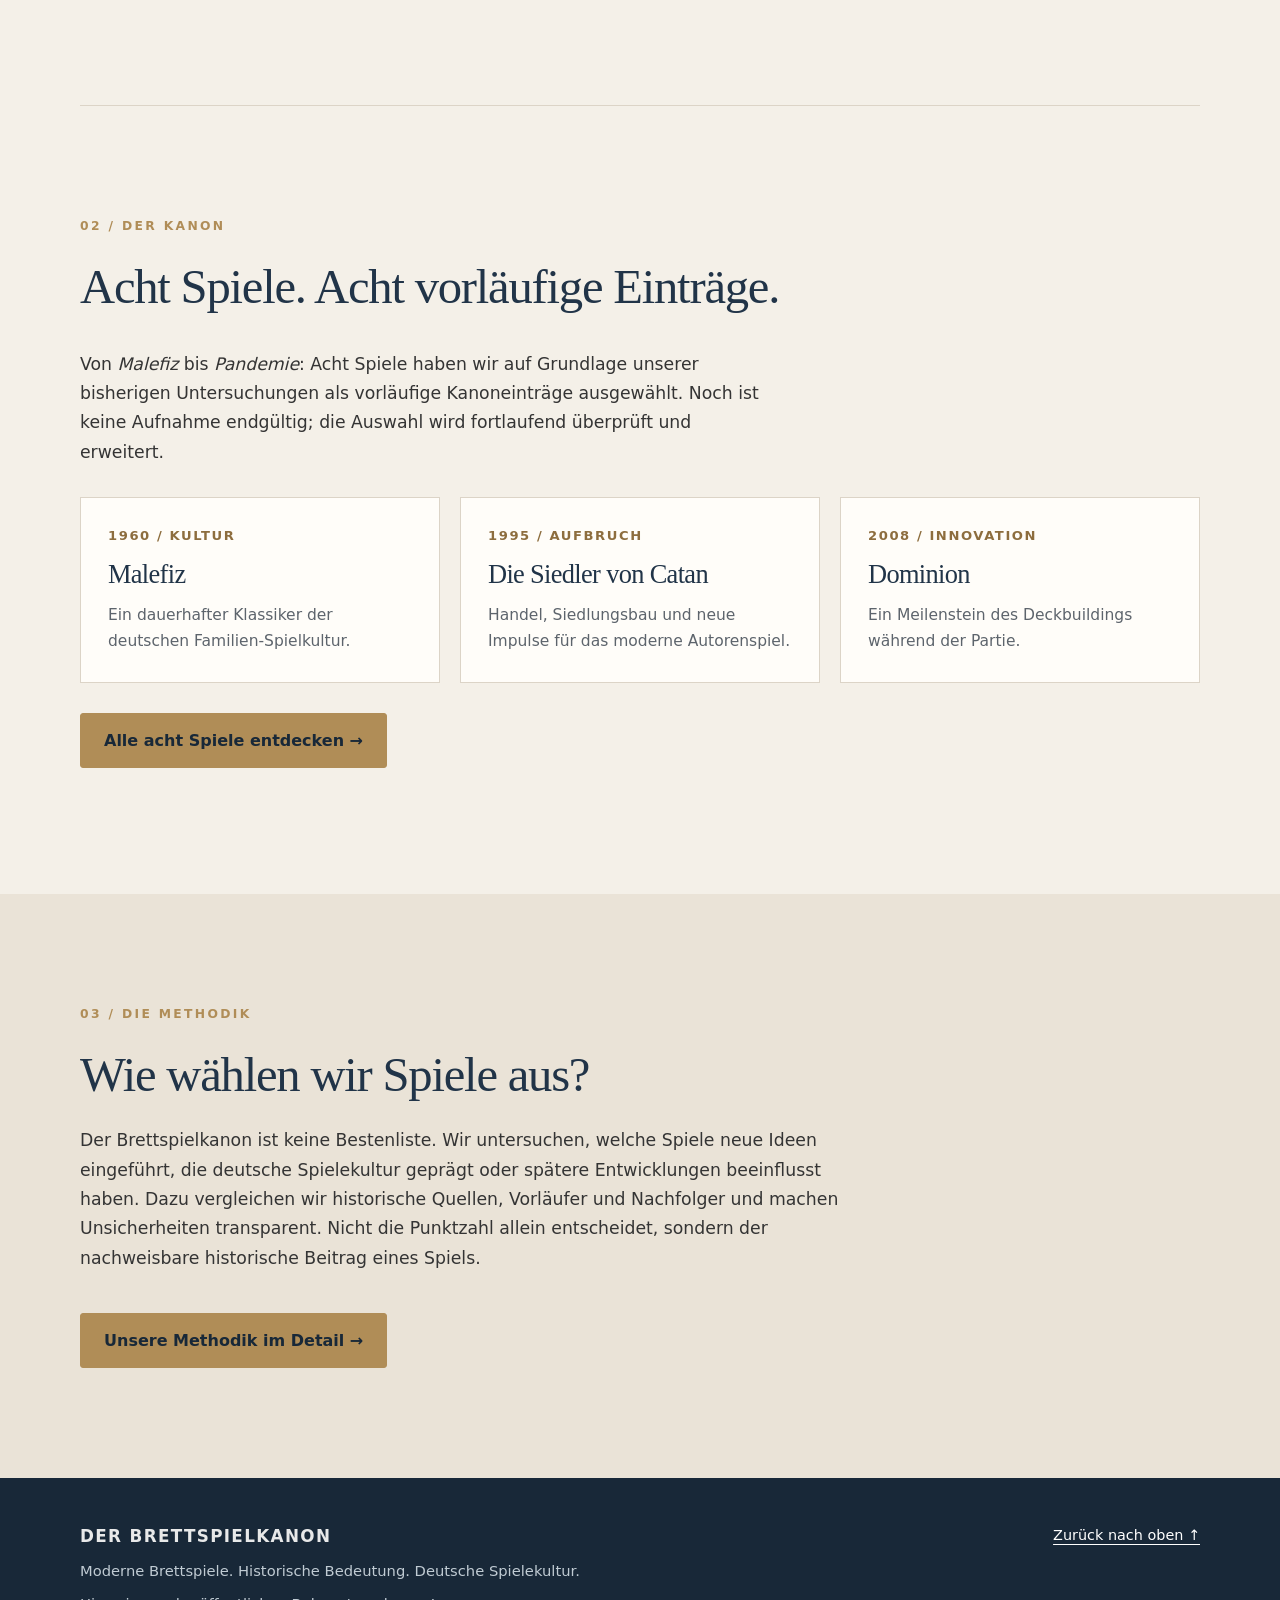
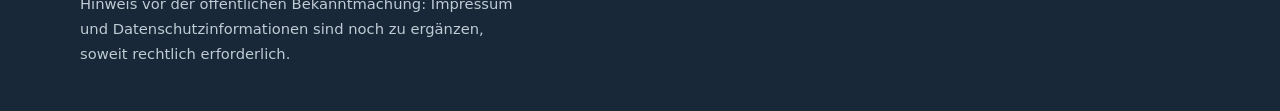
==== commit df3d7002: "Add files via upload" ====
--- a/index.html
+++ b/index.html
@@ -72,13 +72,7 @@
 <header class="site-header">
 <div class="container header-inner">
 <a aria-label="Der Brettspielkanon – zur Startseite" class="brand" href="#oben">DER BRETTSPIELKANON</a>
-<nav aria-label="Hauptnavigation" class="site-nav">
-<a href="#idee">Die Idee</a>
-<a href="kanon.html">Der Kanon</a>
-<a href="#methodik">Methodik</a>
-
-<a href="#projekt">Über das Projekt</a>
-</nav>
+<nav aria-label="Hauptnavigation" class="site-nav"><a href="#idee">Die Idee</a><a href="kanon.html">Der Kanon</a><a href="#methodik">Die Methodik</a></nav>
 </div>
 </header>
 <main>
@@ -90,7 +84,7 @@
 <p class="hero-description">Von den Wegbereitern bis zu den modernen Klassikern: Wir erforschen die Spiele, die die deutsche Brettspielkultur nachhaltig geprägt haben. Acht Einträge sind derzeit vorläufig ausgewählt.</p>
 <div class="hero-actions">
 <a class="button" href="kanon.html">Den Kanon entdecken</a>
-<a class="text-link" href="#methodik">Unsere Methodik →</a>
+<a class="text-link" href="methodik.html">Unsere Methodik →</a>
 </div>
 </div>
 </section>
@@ -103,37 +97,13 @@
 <div class="prose">
 <p>Einige Spiele sind für einen Abend unterhaltsam. Andere verändern, wie wir spielen: Sie führen neue Ideen ein, prägen Genres oder werden zum festen Bestandteil unserer Spielkultur.</p>
 <p>Der Brettspielkanon widmet sich den prägenden Werken des <strong>modernen Brettspiels in Deutschland</strong>. Er fragt nicht danach, welche Spiele gerade besonders beliebt sind, sondern welche über ihre Zeit hinaus Bedeutung erlangt haben – und weshalb.</p>
-</div>
+<p>Der Brettspielkanon ist ein unabhängiges, wissenschaftlich orientiertes Projekt zur Kulturgeschichte des Spielens. Wir dokumentieren die Bedeutung ausgewählter Werke verständlich und quellenbasiert. Das Projekt befindet sich im Aufbau; die Auswahl und die Spielporträts werden mit neuen Erkenntnissen weiterentwickelt.</p></div>
 </div>
 </section>
 <div aria-hidden="true" class="container rule"></div>
 <section aria-labelledby="kanon-title" id="kanon"><div class="container"><div class="section-heading"><div><p class="eyebrow">02 / Der Kanon</p><h2 class="section-title" id="kanon-title">Acht Spiele. Acht vorläufige Einträge.</h2></div></div><div class="prose"><p>Von <em>Malefiz</em> bis <em>Pandemie</em>: Acht Spiele haben wir auf Grundlage unserer bisherigen Untersuchungen als vorläufige Kanoneinträge ausgewählt. Noch ist keine Aufnahme endgültig; die Auswahl wird fortlaufend überprüft und erweitert.</p></div><div class="cards" style="margin:30px 0"><article class="card"><span class="index">1960 / KULTUR</span><h3>Malefiz</h3><p>Ein dauerhafter Klassiker der deutschen Familien-Spielkultur.</p></article><article class="card"><span class="index">1995 / AUFBRUCH</span><h3>Die Siedler von Catan</h3><p>Handel, Siedlungsbau und neue Impulse für das moderne Autorenspiel.</p></article><article class="card"><span class="index">2008 / INNOVATION</span><h3>Dominion</h3><p>Ein Meilenstein des Deckbuildings während der Partie.</p></article></div><p><a class="button" href="kanon.html">Alle acht Spiele entdecken →</a></p></div></section>
-<section aria-labelledby="methodik-title" class="soft" id="methodik"><div class="container"><p class="eyebrow">03 / Die Methodik</p><h2 class="section-title" id="methodik-title">Wie entsteht der Brettspielkanon?</h2><div class="method-text">
-<h3>Was macht ein Brettspiel historisch bedeutend?</h3>
-<p>Ist es ein Spiel, das Millionen Menschen gespielt haben? Eines, das völlig neue Ideen eingeführt hat? Oder eines, das andere Spieleautoren maßgeblich beeinflusste? Der Brettspielkanon beschäftigt sich mit den Spielen, die die moderne Brettspielkultur in Deutschland nachhaltig geprägt haben. Dabei geht es ausdrücklich nicht um die besten oder beliebtesten Brettspiele aller Zeiten, sondern um ihre historische und kulturelle Bedeutung. Wir untersuchen vor allem Spiele seit 1945, berücksichtigen aber auch ältere Titel, wenn sie für die Entwicklung moderner Gesellschaftsspiele besonders wichtig waren. Entscheidend ist nicht, wo ein Spiel entwickelt wurde, sondern welchen nachweisbaren Beitrag es zur deutschen Spielekultur geleistet hat.</p>
-<h3>Nach welchen Kriterien bewerten wir die Spiele?</h3>
-<p>Unsere Untersuchungen beruhen auf fünf unterschiedlich gewichteten Kriterien: <strong>spielmechanische Innovation, Einfluss auf spätere Spiele, kulturelle und gesellschaftliche Bedeutung, Nachhaltigkeit sowie Markt- und Branchenwirkung</strong>. Wir fragen beispielsweise, ob ein Spiel neue Mechanismen eingeführt, bekannte Ideen auf besondere Weise kombiniert, spätere Spiele beeinflusst oder die Spielgewohnheiten in Deutschland verändert hat. Dabei unterscheiden wir zwischen tatsächlichen Innovationen, Weiterentwicklungen bestehender Ideen und bloßen Ähnlichkeiten. Auch ein Spiel, das keine grundlegenden Neuerungen hervorgebracht hat, kann historisch bedeutend sein, wenn es beispielsweise Generationen von Spielern geprägt hat.</p>
-<h3>Wie treffen wir unsere Entscheidungen?</h3>
-<p>Jeder Kandidat wird anhand historischer Quellen untersucht und mit wichtigen Vorläufern und Nachfolgern verglichen. Die fünf Kriterien bewerten wir jeweils mit null bis vier Punkten und dokumentieren zusätzlich, wie zuverlässig die zugrunde liegenden Erkenntnisse sind. Die gewichtete Gesamtbewertung ermöglicht einen systematischen Vergleich, entscheidet aber nicht allein über die Aufnahme. Ausschlaggebend bleibt ein begründetes historisches Gesamturteil. Besonders wichtig ist uns, die tatsächliche Wirkung eines Spiels nachzuvollziehen: Mehrere Fortsetzungen durch denselben Autor sind beispielsweise nicht automatisch ein Beweis für einen weitreichenden Einfluss auf die gesamte Brettspielentwicklung. Wo Quellen fehlen oder historische Zusammenhänge unsicher sind, machen wir diese Grenzen transparent.</p>
-<h3>Warum höchstens 50 Spiele?</h3>
-<p>Unser Ziel ist ein konzentrierter, historisch begründeter Kanon mit <strong>maximal 50 Spielen</strong>. Diese Zahl ist eine Obergrenze, keine Vorgabe. Wir nehmen keine Titel auf, nur um die Liste zu vervollständigen. Ebenso gibt es keine festen Plätze für bestimmte Autoren, Verlage, Genres oder Jahrzehnte. Jedes aufgenommene Spiel muss einen eigenständigen Beitrag zur Geschichte der Brettspielkultur nachweisen können. Dabei betrachten wir unterschiedliche Wege zur historischen Bedeutung als gleichberechtigt: Ein Spiel kann durch Innovationen, seine kulturelle Prägung oder seinen Einfluss auf spätere Entwicklungen kanonwürdig werden.</p>
-<h3>Ein Kanon, der sich weiterentwickelt</h3>
-<p>Die Zusammenstellung des Brettspielkanons ist ein fortlaufender Forschungsprozess. Wir untersuchen Kandidaten, vergleichen Entwicklungslinien, überprüfen historische Quellen und überarbeiten unsere Einschätzungen, wenn neue Erkenntnisse hinzukommen. Unsere Entscheidungen sollen transparent, nachvollziehbar und überprüfbar sein. Der Kanon versteht sich deshalb nicht als unumstößliches Urteil, sondern als wissenschaftlich orientierter Beitrag zur Kulturgeschichte des Spielens.</p>
-<p class="method-closing"><strong>Nicht welche Spiele wir am liebsten spielen, steht im Mittelpunkt. Sondern welche Spiele verändert haben, wie wir spielen.</strong></p>
-</div></div></section>
+<section aria-labelledby="methodik-title" class="soft" id="methodik"><div class="container" style="max-width:1120px"><p class="eyebrow">03 / Die Methodik</p><h2 class="section-title" id="methodik-title">Wie wählen wir Spiele aus?</h2><p class="prose" style="max-width:780px">Der Brettspielkanon ist keine Bestenliste. Wir untersuchen, welche Spiele neue Ideen eingeführt, die deutsche Spielekultur geprägt oder spätere Entwicklungen beeinflusst haben. Dazu vergleichen wir historische Quellen, Vorläufer und Nachfolger und machen Unsicherheiten transparent. Nicht die Punktzahl allein entscheidet, sondern der nachweisbare historische Beitrag eines Spiels.</p><a class="button" href="methodik.html" style="margin-top:22px">Unsere Methodik im Detail →</a></div></section>
 
-<section aria-labelledby="projekt-title" class="soft" id="projekt">
-<div class="container section-grid">
-<div>
-<p class="eyebrow">04 / Über das Projekt</p>
-<h2 id="projekt-title">Ein Kanon, der begründet.</h2>
-</div>
-<div class="prose">
-<p>Der Brettspielkanon ist ein unabhängiges Projekt, das moderne Brettspiele als Teil der Kulturgeschichte betrachtet. Sein Anspruch ist es, wichtige Spiele nicht bloß aufzuzählen, sondern ihre Bedeutung verständlich und quellenbasiert einzuordnen.</p>
-<p>Diese Webseite befindet sich im Aufbau. Spielporträts, Quellenverweise und ausführliche Auswahlkriterien werden schrittweise ergänzt.</p>
-</div>
-</div>
-</section>
 </main>
 <footer class="site-footer">
 <div class="container footer-inner">
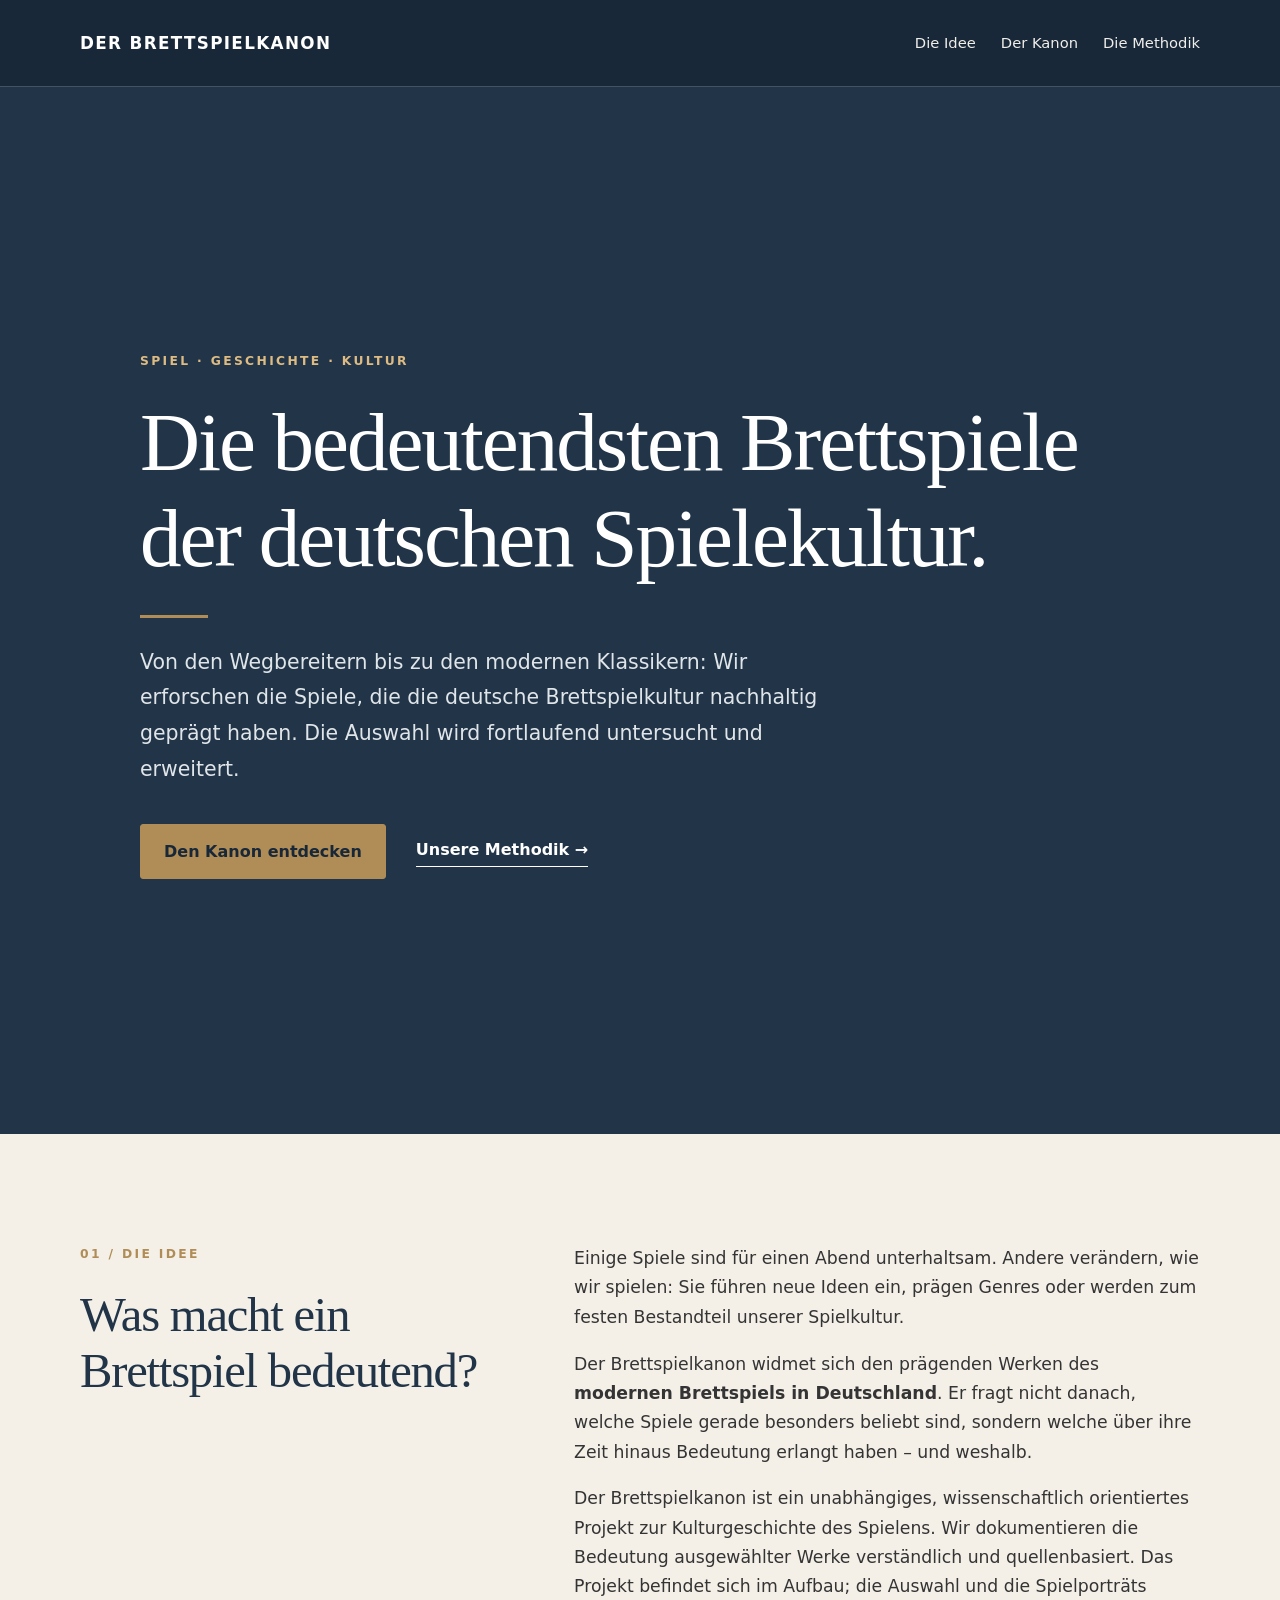
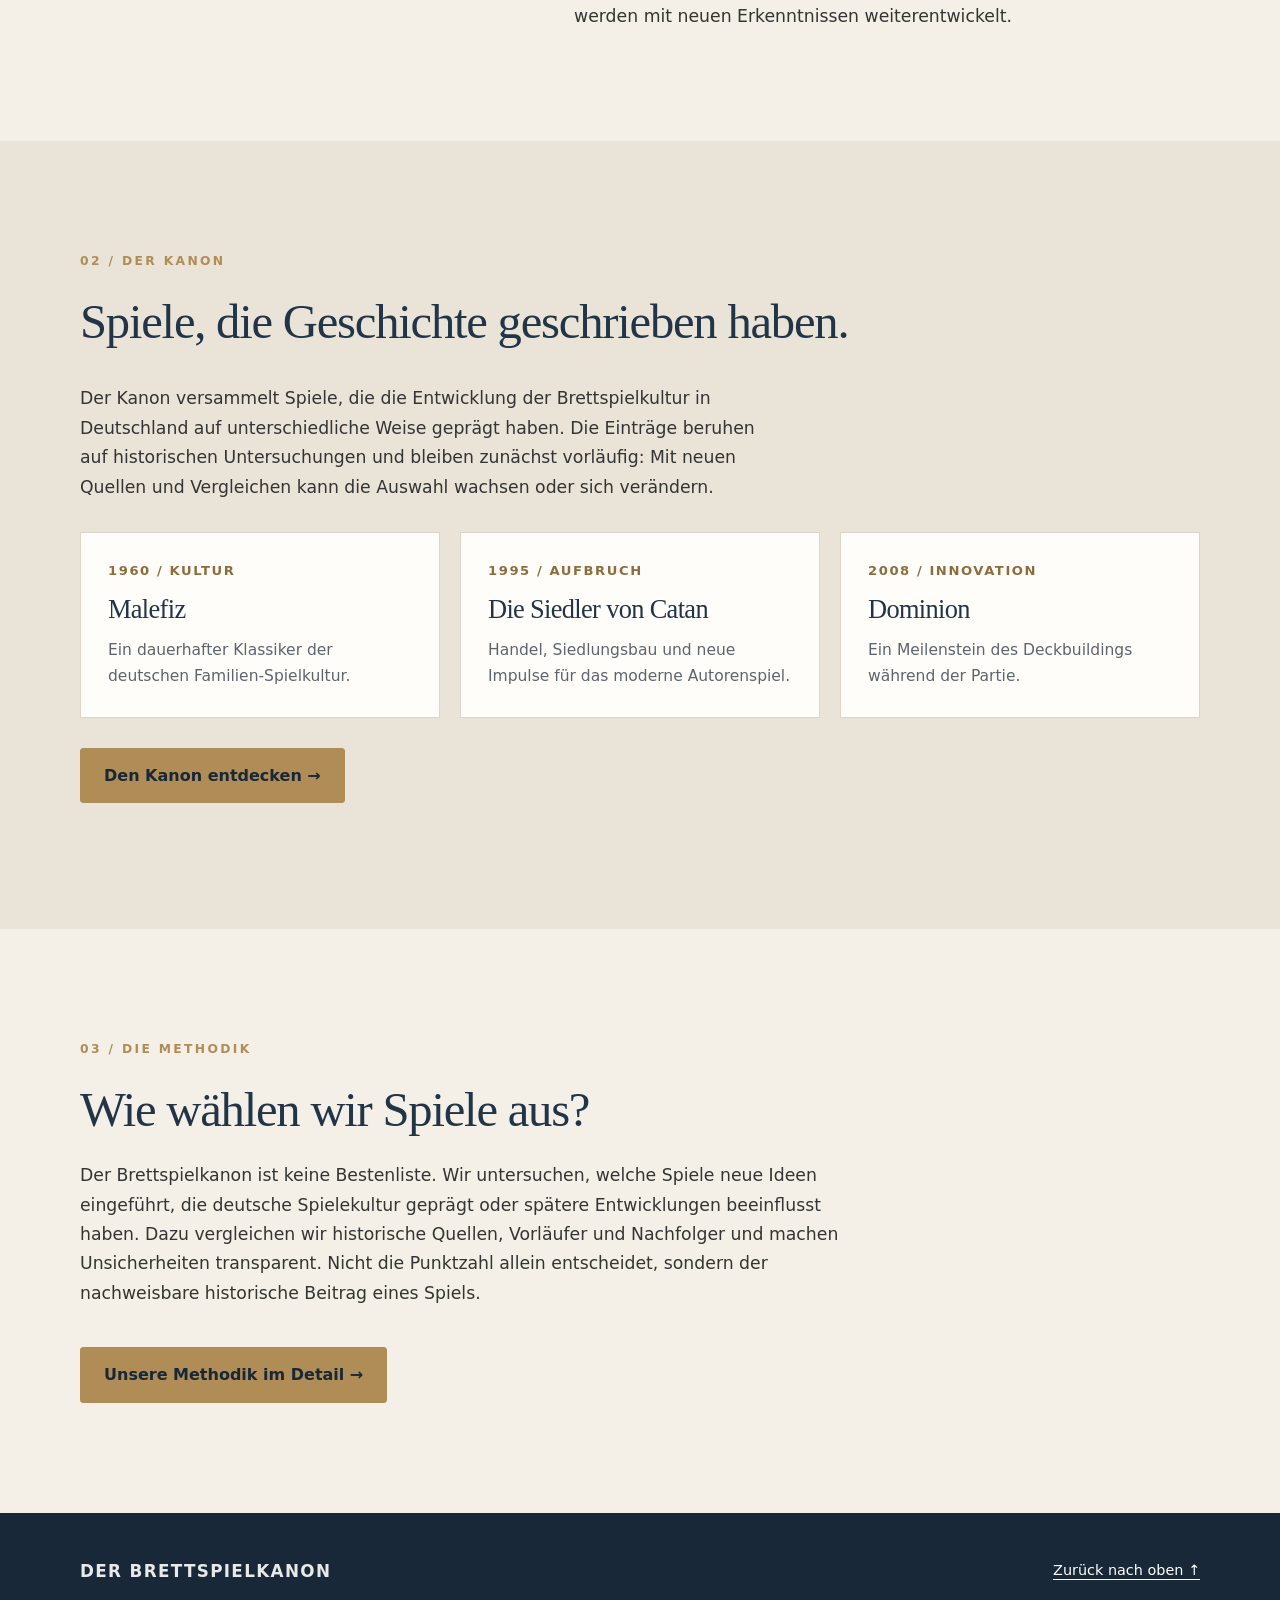
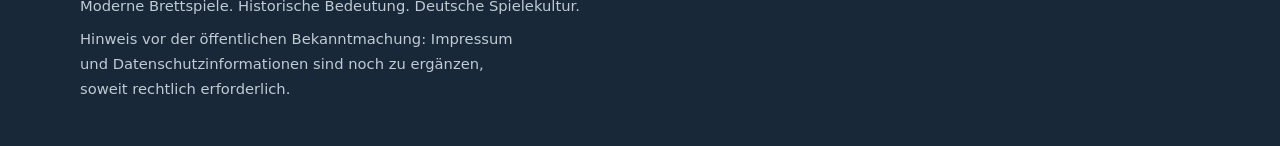
==== commit dcd9131f: "Add files via upload" ====
--- a/index.html
+++ b/index.html
@@ -81,7 +81,7 @@
 <p class="eyebrow">Spiel · Geschichte · Kultur</p>
 <h1 id="hero-title">Die bedeutendsten Brettspiele der deutschen Spielekultur.</h1>
 <div aria-hidden="true" class="gold-line"></div>
-<p class="hero-description">Von den Wegbereitern bis zu den modernen Klassikern: Wir erforschen die Spiele, die die deutsche Brettspielkultur nachhaltig geprägt haben. Acht Einträge sind derzeit vorläufig ausgewählt.</p>
+<p class="hero-description">Von den Wegbereitern bis zu den modernen Klassikern: Wir erforschen die Spiele, die die deutsche Brettspielkultur nachhaltig geprägt haben. Die Auswahl wird fortlaufend untersucht und erweitert.</p>
 <div class="hero-actions">
 <a class="button" href="kanon.html">Den Kanon entdecken</a>
 <a class="text-link" href="methodik.html">Unsere Methodik →</a>
@@ -100,9 +100,8 @@
 <p>Der Brettspielkanon ist ein unabhängiges, wissenschaftlich orientiertes Projekt zur Kulturgeschichte des Spielens. Wir dokumentieren die Bedeutung ausgewählter Werke verständlich und quellenbasiert. Das Projekt befindet sich im Aufbau; die Auswahl und die Spielporträts werden mit neuen Erkenntnissen weiterentwickelt.</p></div>
 </div>
 </section>
-<div aria-hidden="true" class="container rule"></div>
-<section aria-labelledby="kanon-title" id="kanon"><div class="container"><div class="section-heading"><div><p class="eyebrow">02 / Der Kanon</p><h2 class="section-title" id="kanon-title">Acht Spiele. Acht vorläufige Einträge.</h2></div></div><div class="prose"><p>Von <em>Malefiz</em> bis <em>Pandemie</em>: Acht Spiele haben wir auf Grundlage unserer bisherigen Untersuchungen als vorläufige Kanoneinträge ausgewählt. Noch ist keine Aufnahme endgültig; die Auswahl wird fortlaufend überprüft und erweitert.</p></div><div class="cards" style="margin:30px 0"><article class="card"><span class="index">1960 / KULTUR</span><h3>Malefiz</h3><p>Ein dauerhafter Klassiker der deutschen Familien-Spielkultur.</p></article><article class="card"><span class="index">1995 / AUFBRUCH</span><h3>Die Siedler von Catan</h3><p>Handel, Siedlungsbau und neue Impulse für das moderne Autorenspiel.</p></article><article class="card"><span class="index">2008 / INNOVATION</span><h3>Dominion</h3><p>Ein Meilenstein des Deckbuildings während der Partie.</p></article></div><p><a class="button" href="kanon.html">Alle acht Spiele entdecken →</a></p></div></section>
-<section aria-labelledby="methodik-title" class="soft" id="methodik"><div class="container" style="max-width:1120px"><p class="eyebrow">03 / Die Methodik</p><h2 class="section-title" id="methodik-title">Wie wählen wir Spiele aus?</h2><p class="prose" style="max-width:780px">Der Brettspielkanon ist keine Bestenliste. Wir untersuchen, welche Spiele neue Ideen eingeführt, die deutsche Spielekultur geprägt oder spätere Entwicklungen beeinflusst haben. Dazu vergleichen wir historische Quellen, Vorläufer und Nachfolger und machen Unsicherheiten transparent. Nicht die Punktzahl allein entscheidet, sondern der nachweisbare historische Beitrag eines Spiels.</p><a class="button" href="methodik.html" style="margin-top:22px">Unsere Methodik im Detail →</a></div></section>
+<section aria-labelledby="kanon-title" class="soft" id="kanon"><div class="container"><div class="section-heading"><div><p class="eyebrow">02 / Der Kanon</p><h2 class="section-title" id="kanon-title">Spiele, die Geschichte geschrieben haben.</h2></div></div><div class="prose"><p>Der Kanon versammelt Spiele, die die Entwicklung der Brettspielkultur in Deutschland auf unterschiedliche Weise geprägt haben. Die Einträge beruhen auf historischen Untersuchungen und bleiben zunächst vorläufig: Mit neuen Quellen und Vergleichen kann die Auswahl wachsen oder sich verändern.</p></div><div class="cards" style="margin:30px 0"><article class="card"><span class="index">1960 / KULTUR</span><h3>Malefiz</h3><p>Ein dauerhafter Klassiker der deutschen Familien-Spielkultur.</p></article><article class="card"><span class="index">1995 / AUFBRUCH</span><h3>Die Siedler von Catan</h3><p>Handel, Siedlungsbau und neue Impulse für das moderne Autorenspiel.</p></article><article class="card"><span class="index">2008 / INNOVATION</span><h3>Dominion</h3><p>Ein Meilenstein des Deckbuildings während der Partie.</p></article></div><p><a class="button" href="kanon.html">Den Kanon entdecken →</a></p></div></section>
+<section aria-labelledby="methodik-title" id="methodik"><div class="container" style="max-width:1120px"><p class="eyebrow">03 / Die Methodik</p><h2 class="section-title" id="methodik-title">Wie wählen wir Spiele aus?</h2><p class="prose" style="max-width:780px">Der Brettspielkanon ist keine Bestenliste. Wir untersuchen, welche Spiele neue Ideen eingeführt, die deutsche Spielekultur geprägt oder spätere Entwicklungen beeinflusst haben. Dazu vergleichen wir historische Quellen, Vorläufer und Nachfolger und machen Unsicherheiten transparent. Nicht die Punktzahl allein entscheidet, sondern der nachweisbare historische Beitrag eines Spiels.</p><a class="button" href="methodik.html" style="margin-top:22px">Unsere Methodik im Detail →</a></div></section>
 
 </main>
 <footer class="site-footer">
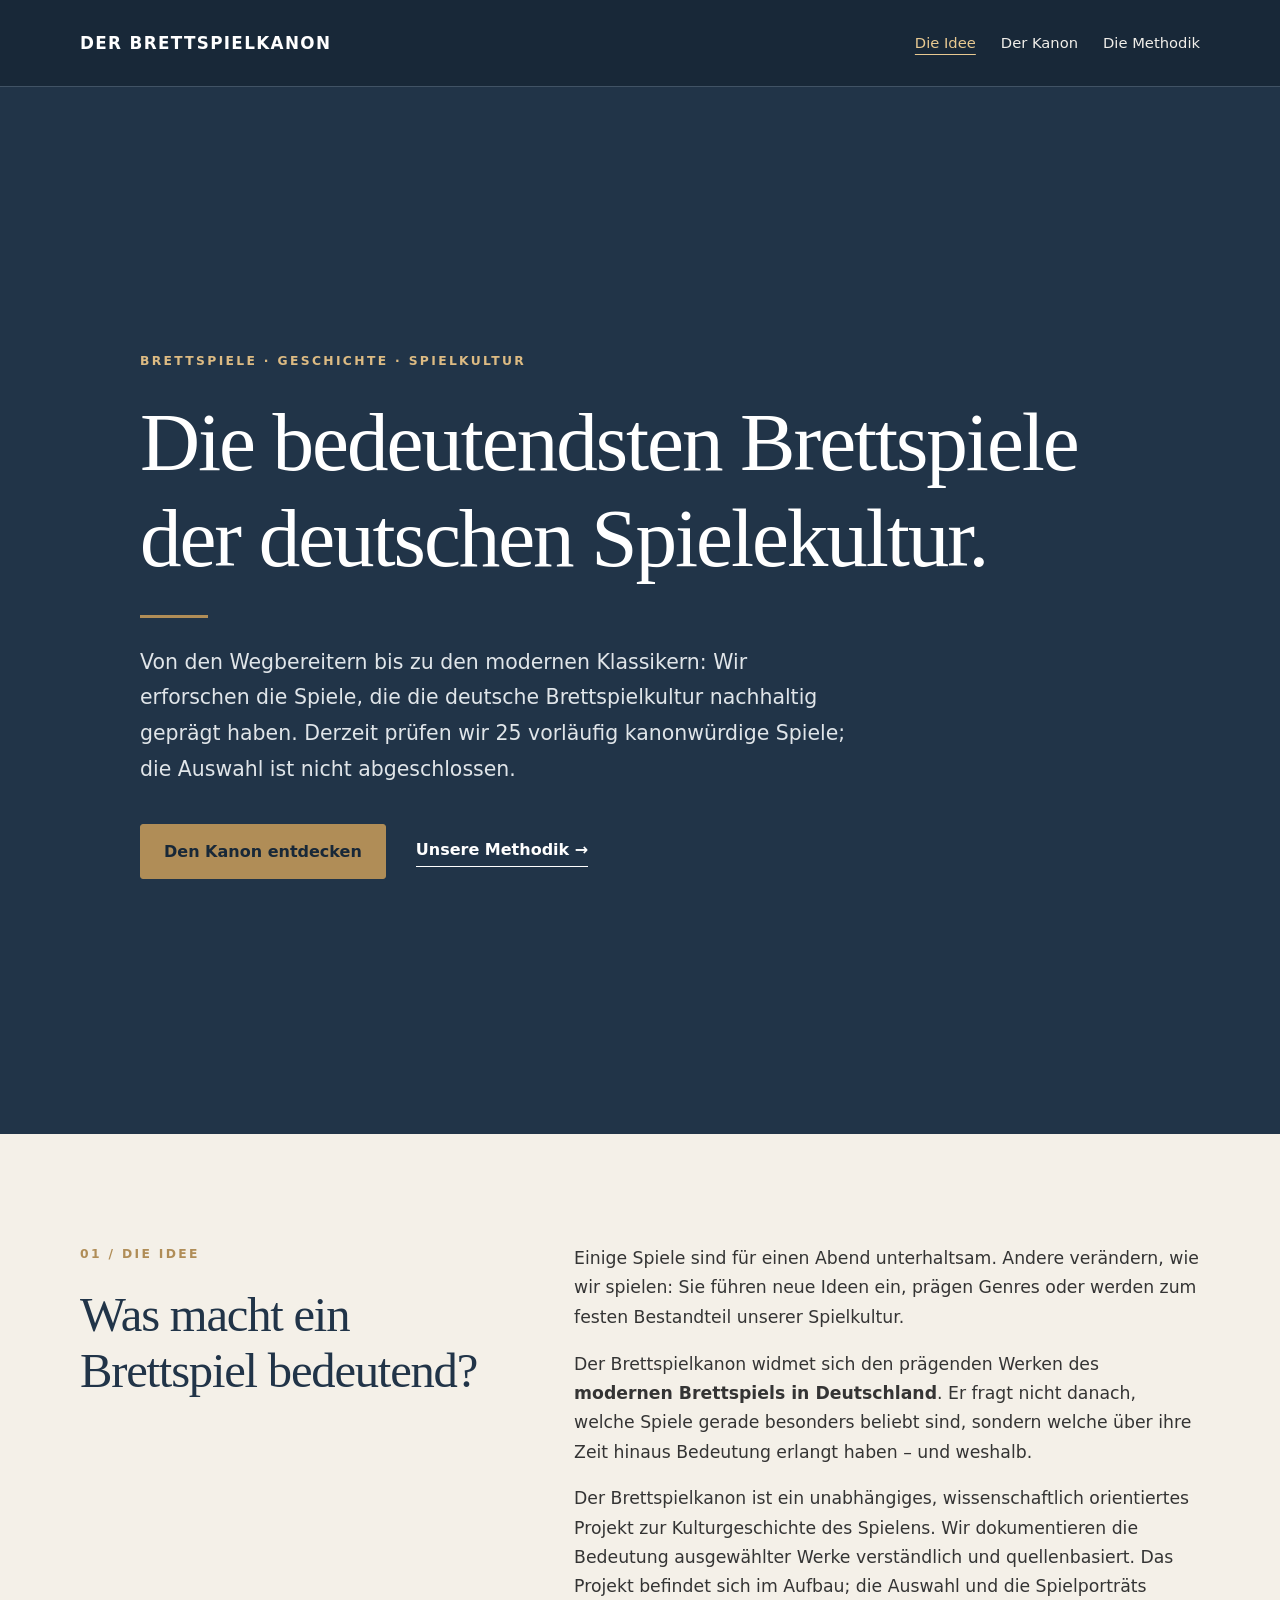
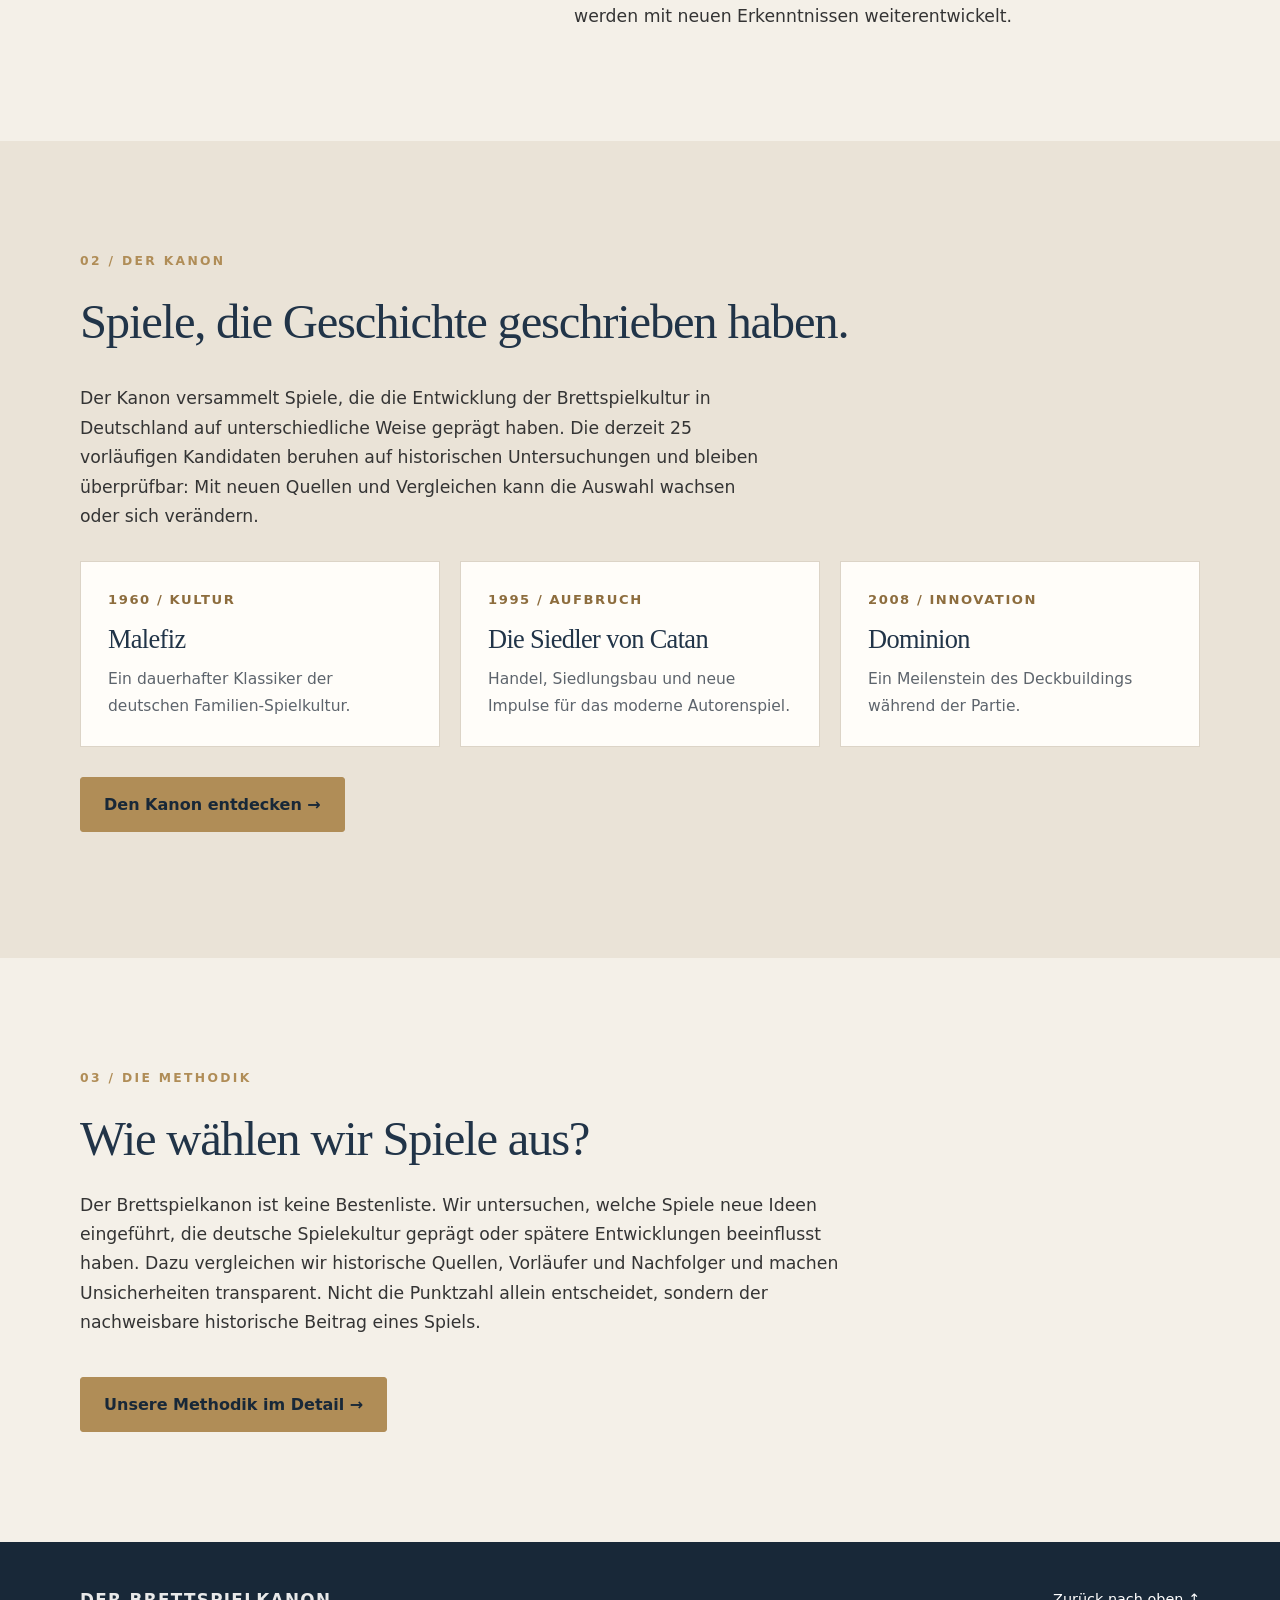
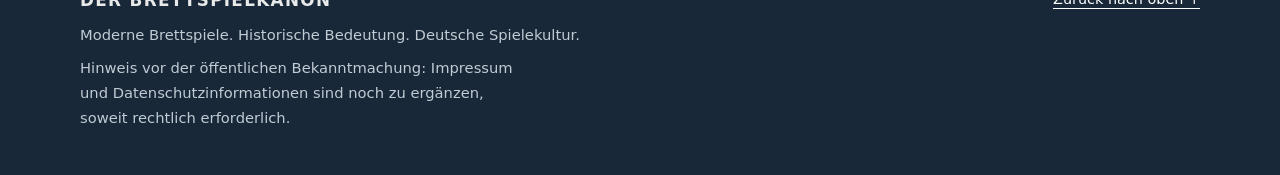
==== commit c597464b: "Add files via upload" ====
--- a/index.html
+++ b/index.html
@@ -66,22 +66,32 @@
     @media(prefers-reduced-motion:reduce) { html { scroll-behavior:auto; } }
   
 .method-text{max-width:800px}.method-text h3{font-size:clamp(1.3rem,2.3vw,1.7rem);color:var(--navy);margin:40px 0 12px}.method-text p{font-size:1.03rem;line-height:1.85;margin:0}.method-text .method-closing{margin-top:34px;padding:23px 26px;border-left:3px solid var(--gold);background:var(--paper);font-family:Georgia,serif;font-size:1.3rem;line-height:1.6}.cards .card{min-height:unset}.cards .card .index{display:block}.cards .card h3{margin:12px 0}.cards .card p{margin:0}
+
+/* Einheitlicher Seitenheader, Referenz: kanon.html */
+.site-header{background:#182838;color:#fff;border-bottom:1px solid #415365}
+.site-header .header-inner{min-height:86px;display:flex;justify-content:space-between;align-items:center;gap:24px;padding-block:0}
+.site-header .brand{font-size:1.05rem;font-weight:750;letter-spacing:.08em;line-height:normal;text-decoration:none}
+.site-header .site-nav{display:flex;align-items:center;flex-wrap:wrap;gap:10px 25px}
+.site-header .site-nav a{font-size:.92rem;color:#f0eee9;text-decoration:none}
+.site-header .site-nav a:hover,.site-header .site-nav .current{color:#e8c991}
+.site-header .site-nav .current{text-decoration:underline;text-underline-offset:6px}
+@media(max-width:900px){.site-header .header-inner{flex-direction:column;align-items:flex-start;padding-block:22px}}
 </style>
 </head>
 <body id="oben">
 <header class="site-header">
 <div class="container header-inner">
 <a aria-label="Der Brettspielkanon – zur Startseite" class="brand" href="#oben">DER BRETTSPIELKANON</a>
-<nav aria-label="Hauptnavigation" class="site-nav"><a href="#idee">Die Idee</a><a href="kanon.html">Der Kanon</a><a href="#methodik">Die Methodik</a></nav>
+<nav aria-label="Hauptnavigation" class="site-nav"><a href="#idee" class="current" aria-current="page">Die Idee</a><a href="kanon.html">Der Kanon</a><a href="methodik.html">Die Methodik</a></nav>
 </div>
 </header>
 <main>
 <section aria-labelledby="hero-title" class="hero">
 <div class="container hero-inner">
-<p class="eyebrow">Spiel · Geschichte · Kultur</p>
+<p class="eyebrow">Brettspiele · Geschichte · Spielkultur</p>
 <h1 id="hero-title">Die bedeutendsten Brettspiele der deutschen Spielekultur.</h1>
 <div aria-hidden="true" class="gold-line"></div>
-<p class="hero-description">Von den Wegbereitern bis zu den modernen Klassikern: Wir erforschen die Spiele, die die deutsche Brettspielkultur nachhaltig geprägt haben. Die Auswahl wird fortlaufend untersucht und erweitert.</p>
+<p class="hero-description">Von den Wegbereitern bis zu den modernen Klassikern: Wir erforschen die Spiele, die die deutsche Brettspielkultur nachhaltig geprägt haben. Derzeit prüfen wir 25 vorläufig kanonwürdige Spiele; die Auswahl ist nicht abgeschlossen.</p>
 <div class="hero-actions">
 <a class="button" href="kanon.html">Den Kanon entdecken</a>
 <a class="text-link" href="methodik.html">Unsere Methodik →</a>
@@ -100,7 +110,7 @@
 <p>Der Brettspielkanon ist ein unabhängiges, wissenschaftlich orientiertes Projekt zur Kulturgeschichte des Spielens. Wir dokumentieren die Bedeutung ausgewählter Werke verständlich und quellenbasiert. Das Projekt befindet sich im Aufbau; die Auswahl und die Spielporträts werden mit neuen Erkenntnissen weiterentwickelt.</p></div>
 </div>
 </section>
-<section aria-labelledby="kanon-title" class="soft" id="kanon"><div class="container"><div class="section-heading"><div><p class="eyebrow">02 / Der Kanon</p><h2 class="section-title" id="kanon-title">Spiele, die Geschichte geschrieben haben.</h2></div></div><div class="prose"><p>Der Kanon versammelt Spiele, die die Entwicklung der Brettspielkultur in Deutschland auf unterschiedliche Weise geprägt haben. Die Einträge beruhen auf historischen Untersuchungen und bleiben zunächst vorläufig: Mit neuen Quellen und Vergleichen kann die Auswahl wachsen oder sich verändern.</p></div><div class="cards" style="margin:30px 0"><article class="card"><span class="index">1960 / KULTUR</span><h3>Malefiz</h3><p>Ein dauerhafter Klassiker der deutschen Familien-Spielkultur.</p></article><article class="card"><span class="index">1995 / AUFBRUCH</span><h3>Die Siedler von Catan</h3><p>Handel, Siedlungsbau und neue Impulse für das moderne Autorenspiel.</p></article><article class="card"><span class="index">2008 / INNOVATION</span><h3>Dominion</h3><p>Ein Meilenstein des Deckbuildings während der Partie.</p></article></div><p><a class="button" href="kanon.html">Den Kanon entdecken →</a></p></div></section>
+<section aria-labelledby="kanon-title" class="soft" id="kanon"><div class="container"><div class="section-heading"><div><p class="eyebrow">02 / Der Kanon</p><h2 class="section-title" id="kanon-title">Spiele, die Geschichte geschrieben haben.</h2></div></div><div class="prose"><p>Der Kanon versammelt Spiele, die die Entwicklung der Brettspielkultur in Deutschland auf unterschiedliche Weise geprägt haben. Die derzeit 25 vorläufigen Kandidaten beruhen auf historischen Untersuchungen und bleiben überprüfbar: Mit neuen Quellen und Vergleichen kann die Auswahl wachsen oder sich verändern.</p></div><div class="cards" style="margin:30px 0"><article class="card"><span class="index">1960 / KULTUR</span><h3>Malefiz</h3><p>Ein dauerhafter Klassiker der deutschen Familien-Spielkultur.</p></article><article class="card"><span class="index">1995 / AUFBRUCH</span><h3>Die Siedler von Catan</h3><p>Handel, Siedlungsbau und neue Impulse für das moderne Autorenspiel.</p></article><article class="card"><span class="index">2008 / INNOVATION</span><h3>Dominion</h3><p>Ein Meilenstein des Deckbuildings während der Partie.</p></article></div><p><a class="button" href="kanon.html">Den Kanon entdecken →</a></p></div></section>
 <section aria-labelledby="methodik-title" id="methodik"><div class="container" style="max-width:1120px"><p class="eyebrow">03 / Die Methodik</p><h2 class="section-title" id="methodik-title">Wie wählen wir Spiele aus?</h2><p class="prose" style="max-width:780px">Der Brettspielkanon ist keine Bestenliste. Wir untersuchen, welche Spiele neue Ideen eingeführt, die deutsche Spielekultur geprägt oder spätere Entwicklungen beeinflusst haben. Dazu vergleichen wir historische Quellen, Vorläufer und Nachfolger und machen Unsicherheiten transparent. Nicht die Punktzahl allein entscheidet, sondern der nachweisbare historische Beitrag eines Spiels.</p><a class="button" href="methodik.html" style="margin-top:22px">Unsere Methodik im Detail →</a></div></section>
 
 </main>
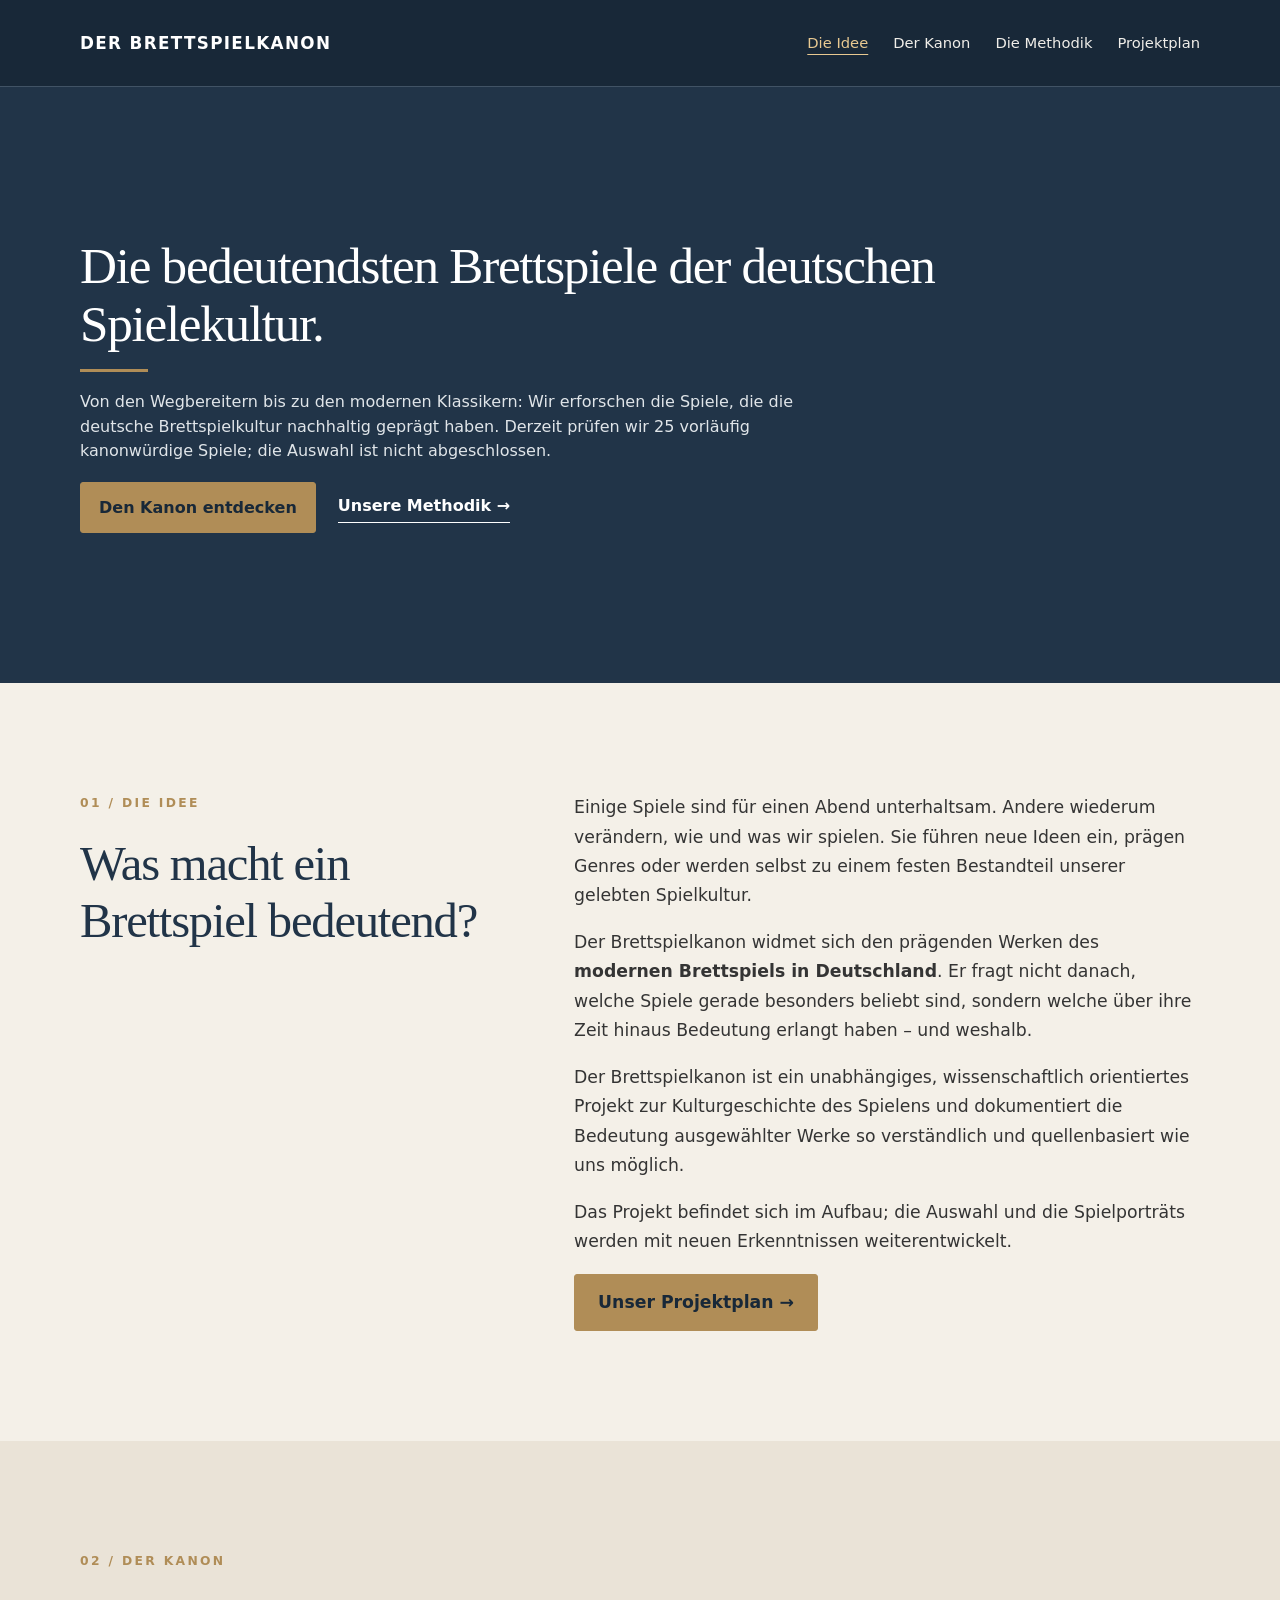
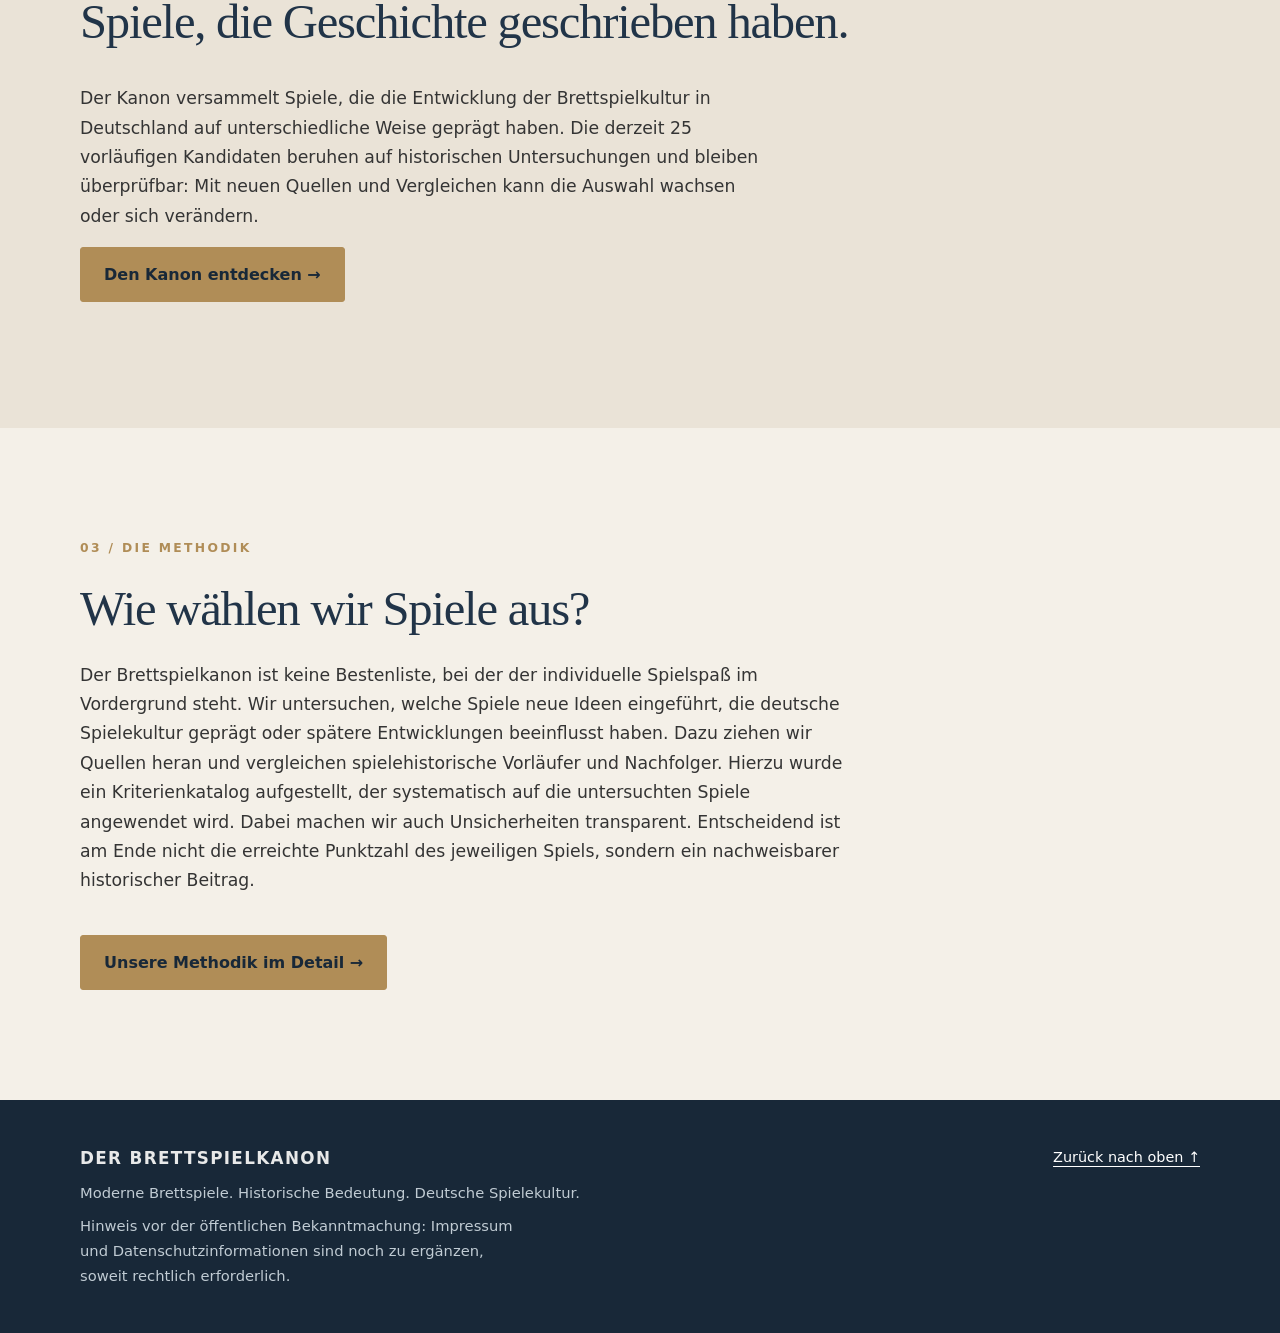
==== commit 04e73438: "Add files via upload" ====
--- a/index.html
+++ b/index.html
@@ -77,18 +77,28 @@
 .site-header .site-nav .current{text-decoration:underline;text-underline-offset:6px}
 @media(max-width:900px){.site-header .header-inner{flex-direction:column;align-items:flex-start;padding-block:22px}}
 </style>
-</head>
+<style>
+/* Einheitlicher Seitentitel nach dem Vorbild der Kanonseite. */
+.hero, main > .hero {min-height:342px;display:flex;align-items:center;}
+.hero > .container, .hero > .hero-inner, .hero .container.hero-inner,
+main > .hero > .container {width:min(1120px,calc(100% - 44px));margin-inline:auto;max-width:1120px;min-height:342px;display:flex;flex-direction:column;justify-content:center;padding:40px 0!important;box-sizing:border-box;}
+.hero h1 {font-size:clamp(2.55rem,4vw,3.85rem);line-height:1.13;margin:0 0 16px;max-width:1000px;}
+.hero .gold-line {margin:0 0 18px;}
+.hero .hero-description,.hero p:last-child {font-size:1rem;line-height:1.55;margin:0;max-width:750px;}
+.hero .hero-actions {margin-top:18px;gap:12px 22px;}
+.hero .hero-actions .button {padding:11px 18px;}
+@media(max-width:610px){.hero,main > .hero{min-height:0}.hero > .container,.hero > .hero-inner,.hero .container.hero-inner,main > .hero > .container{min-height:0;width:calc(100% - 32px);padding:54px 0!important}.hero h1{font-size:clamp(2.25rem,8vw,3.2rem)}}
+</style></head>
 <body id="oben">
 <header class="site-header">
 <div class="container header-inner">
 <a aria-label="Der Brettspielkanon – zur Startseite" class="brand" href="#oben">DER BRETTSPIELKANON</a>
-<nav aria-label="Hauptnavigation" class="site-nav"><a href="#idee" class="current" aria-current="page">Die Idee</a><a href="kanon.html">Der Kanon</a><a href="methodik.html">Die Methodik</a></nav>
+<nav aria-label="Hauptnavigation" class="site-nav"><a aria-current="page" class="current" href="#idee">Die Idee</a><a href="kanon.html">Der Kanon</a><a href="methodik.html">Die Methodik</a><a href="projektplan.html">Projektplan</a></nav>
 </div>
 </header>
 <main>
 <section aria-labelledby="hero-title" class="hero">
 <div class="container hero-inner">
-<p class="eyebrow">Brettspiele · Geschichte · Spielkultur</p>
 <h1 id="hero-title">Die bedeutendsten Brettspiele der deutschen Spielekultur.</h1>
 <div aria-hidden="true" class="gold-line"></div>
 <p class="hero-description">Von den Wegbereitern bis zu den modernen Klassikern: Wir erforschen die Spiele, die die deutsche Brettspielkultur nachhaltig geprägt haben. Derzeit prüfen wir 25 vorläufig kanonwürdige Spiele; die Auswahl ist nicht abgeschlossen.</p>
@@ -105,14 +115,13 @@
 <h2 id="idee-title">Was macht ein Brettspiel bedeutend?</h2>
 </div>
 <div class="prose">
-<p>Einige Spiele sind für einen Abend unterhaltsam. Andere verändern, wie wir spielen: Sie führen neue Ideen ein, prägen Genres oder werden zum festen Bestandteil unserer Spielkultur.</p>
+<p>Einige Spiele sind für einen Abend unterhaltsam. Andere wiederum verändern, wie und was wir spielen. Sie führen neue Ideen ein, prägen Genres oder werden selbst zu einem festen Bestandteil unserer gelebten Spielkultur.</p>
 <p>Der Brettspielkanon widmet sich den prägenden Werken des <strong>modernen Brettspiels in Deutschland</strong>. Er fragt nicht danach, welche Spiele gerade besonders beliebt sind, sondern welche über ihre Zeit hinaus Bedeutung erlangt haben – und weshalb.</p>
-<p>Der Brettspielkanon ist ein unabhängiges, wissenschaftlich orientiertes Projekt zur Kulturgeschichte des Spielens. Wir dokumentieren die Bedeutung ausgewählter Werke verständlich und quellenbasiert. Das Projekt befindet sich im Aufbau; die Auswahl und die Spielporträts werden mit neuen Erkenntnissen weiterentwickelt.</p></div>
+<p>Der Brettspielkanon ist ein unabhängiges, wissenschaftlich orientiertes Projekt zur Kulturgeschichte des Spielens und dokumentiert die Bedeutung ausgewählter Werke so verständlich und quellenbasiert wie uns möglich.</p><p>Das Projekt befindet sich im Aufbau; die Auswahl und die Spielporträts werden mit neuen Erkenntnissen weiterentwickelt.</p><p><a class="button" href="projektplan.html">Unser Projektplan →</a></p></div>
 </div>
 </section>
-<section aria-labelledby="kanon-title" class="soft" id="kanon"><div class="container"><div class="section-heading"><div><p class="eyebrow">02 / Der Kanon</p><h2 class="section-title" id="kanon-title">Spiele, die Geschichte geschrieben haben.</h2></div></div><div class="prose"><p>Der Kanon versammelt Spiele, die die Entwicklung der Brettspielkultur in Deutschland auf unterschiedliche Weise geprägt haben. Die derzeit 25 vorläufigen Kandidaten beruhen auf historischen Untersuchungen und bleiben überprüfbar: Mit neuen Quellen und Vergleichen kann die Auswahl wachsen oder sich verändern.</p></div><div class="cards" style="margin:30px 0"><article class="card"><span class="index">1960 / KULTUR</span><h3>Malefiz</h3><p>Ein dauerhafter Klassiker der deutschen Familien-Spielkultur.</p></article><article class="card"><span class="index">1995 / AUFBRUCH</span><h3>Die Siedler von Catan</h3><p>Handel, Siedlungsbau und neue Impulse für das moderne Autorenspiel.</p></article><article class="card"><span class="index">2008 / INNOVATION</span><h3>Dominion</h3><p>Ein Meilenstein des Deckbuildings während der Partie.</p></article></div><p><a class="button" href="kanon.html">Den Kanon entdecken →</a></p></div></section>
-<section aria-labelledby="methodik-title" id="methodik"><div class="container" style="max-width:1120px"><p class="eyebrow">03 / Die Methodik</p><h2 class="section-title" id="methodik-title">Wie wählen wir Spiele aus?</h2><p class="prose" style="max-width:780px">Der Brettspielkanon ist keine Bestenliste. Wir untersuchen, welche Spiele neue Ideen eingeführt, die deutsche Spielekultur geprägt oder spätere Entwicklungen beeinflusst haben. Dazu vergleichen wir historische Quellen, Vorläufer und Nachfolger und machen Unsicherheiten transparent. Nicht die Punktzahl allein entscheidet, sondern der nachweisbare historische Beitrag eines Spiels.</p><a class="button" href="methodik.html" style="margin-top:22px">Unsere Methodik im Detail →</a></div></section>
-
+<section aria-labelledby="kanon-title" class="soft" id="kanon"><div class="container"><div class="section-heading"><div><p class="eyebrow">02 / Der Kanon</p><h2 class="section-title" id="kanon-title">Spiele, die Geschichte geschrieben haben.</h2></div></div><div class="prose"><p>Der Kanon versammelt Spiele, die die Entwicklung der Brettspielkultur in Deutschland auf unterschiedliche Weise geprägt haben. Die derzeit 25 vorläufigen Kandidaten beruhen auf historischen Untersuchungen und bleiben überprüfbar: Mit neuen Quellen und Vergleichen kann die Auswahl wachsen oder sich verändern.</p></div><p><a class="button" href="kanon.html">Den Kanon entdecken →</a></p></div></section>
+<section aria-labelledby="methodik-title" id="methodik"><div class="container" style="max-width:1120px"><p class="eyebrow">03 / Die Methodik</p><h2 class="section-title" id="methodik-title">Wie wählen wir Spiele aus?</h2><p class="prose" style="max-width:780px">Der Brettspielkanon ist keine Bestenliste, bei der der individuelle Spielspaß im Vordergrund steht. Wir untersuchen, welche Spiele neue Ideen eingeführt, die deutsche Spielekultur geprägt oder spätere Entwicklungen beeinflusst haben. Dazu ziehen wir Quellen heran und vergleichen spielehistorische Vorläufer und Nachfolger. Hierzu wurde ein Kriterienkatalog aufgestellt, der systematisch auf die untersuchten Spiele angewendet wird. Dabei machen wir auch Unsicherheiten transparent. Entscheidend ist am Ende nicht die erreichte Punktzahl des jeweiligen Spiels, sondern ein nachweisbarer historischer Beitrag.</p><a class="button" href="methodik.html" style="margin-top:22px">Unsere Methodik im Detail →</a></div></section>
 </main>
 <footer class="site-footer">
 <div class="container footer-inner">
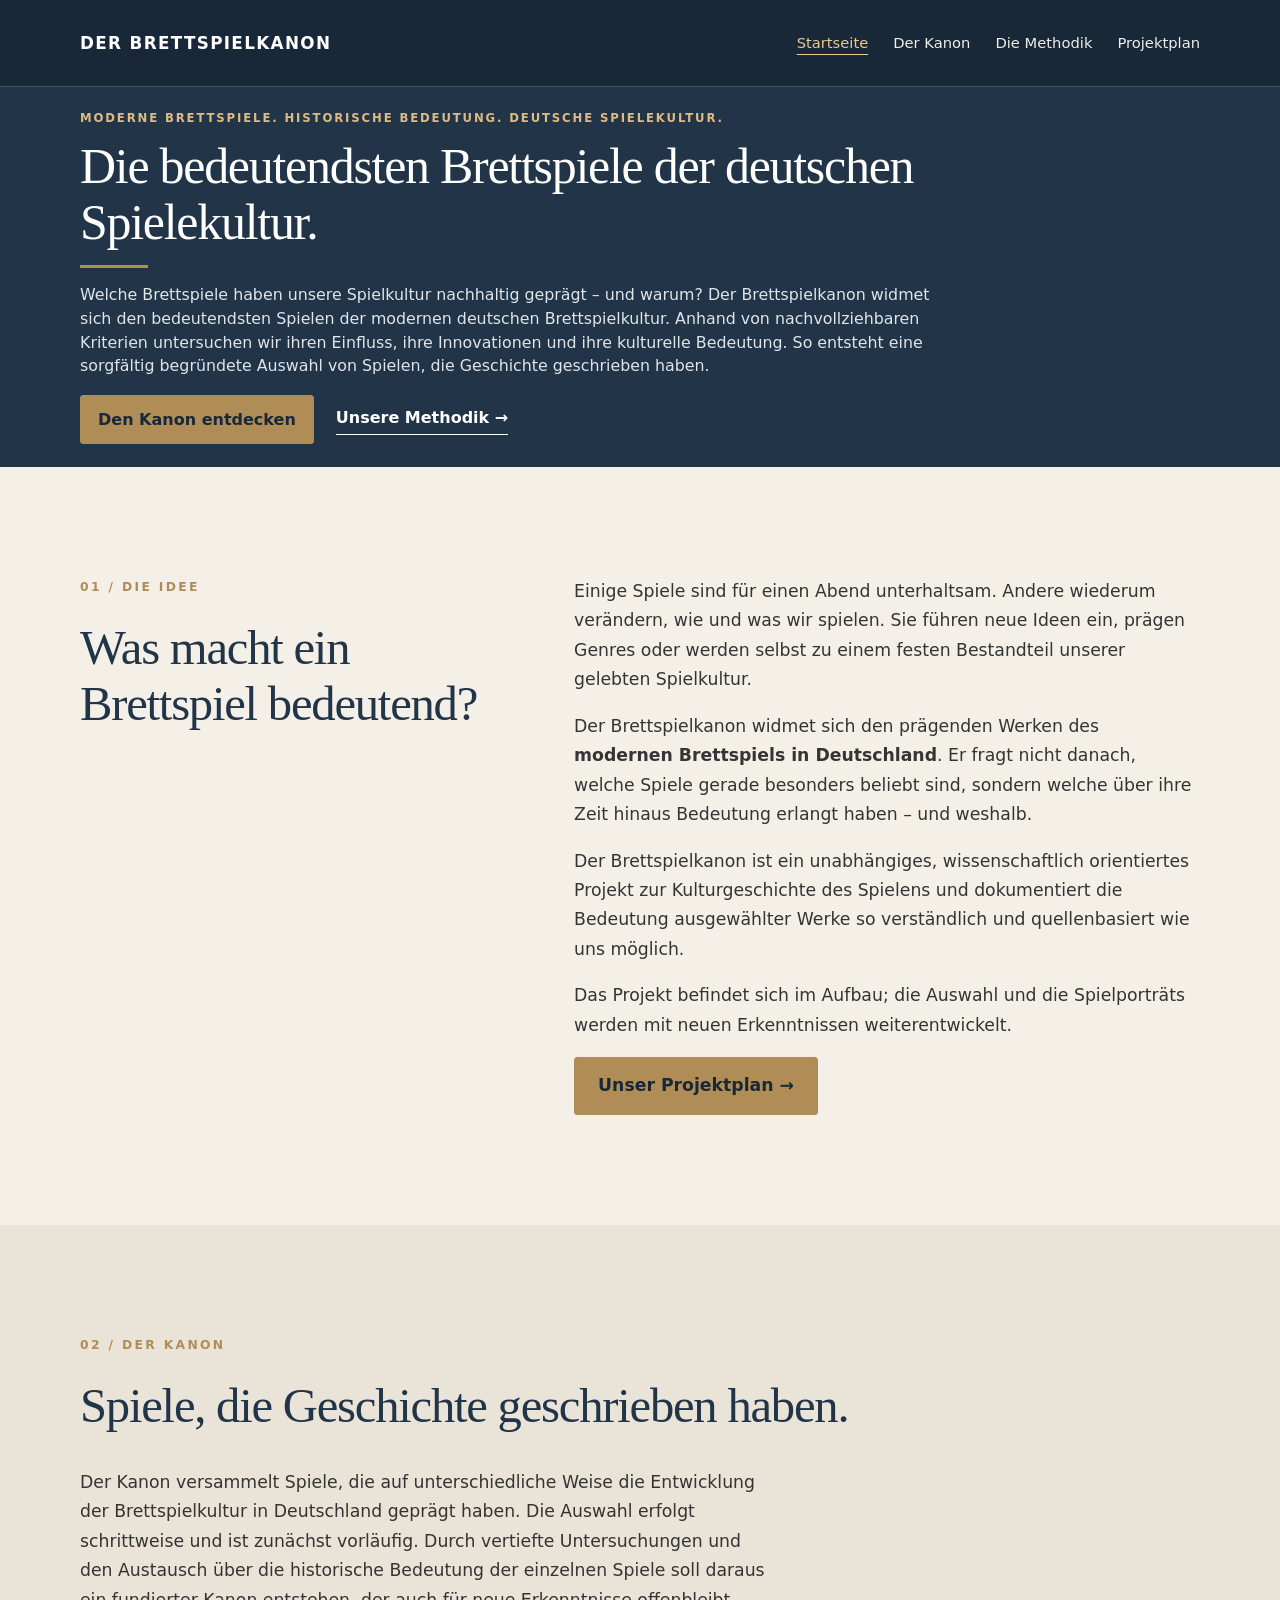
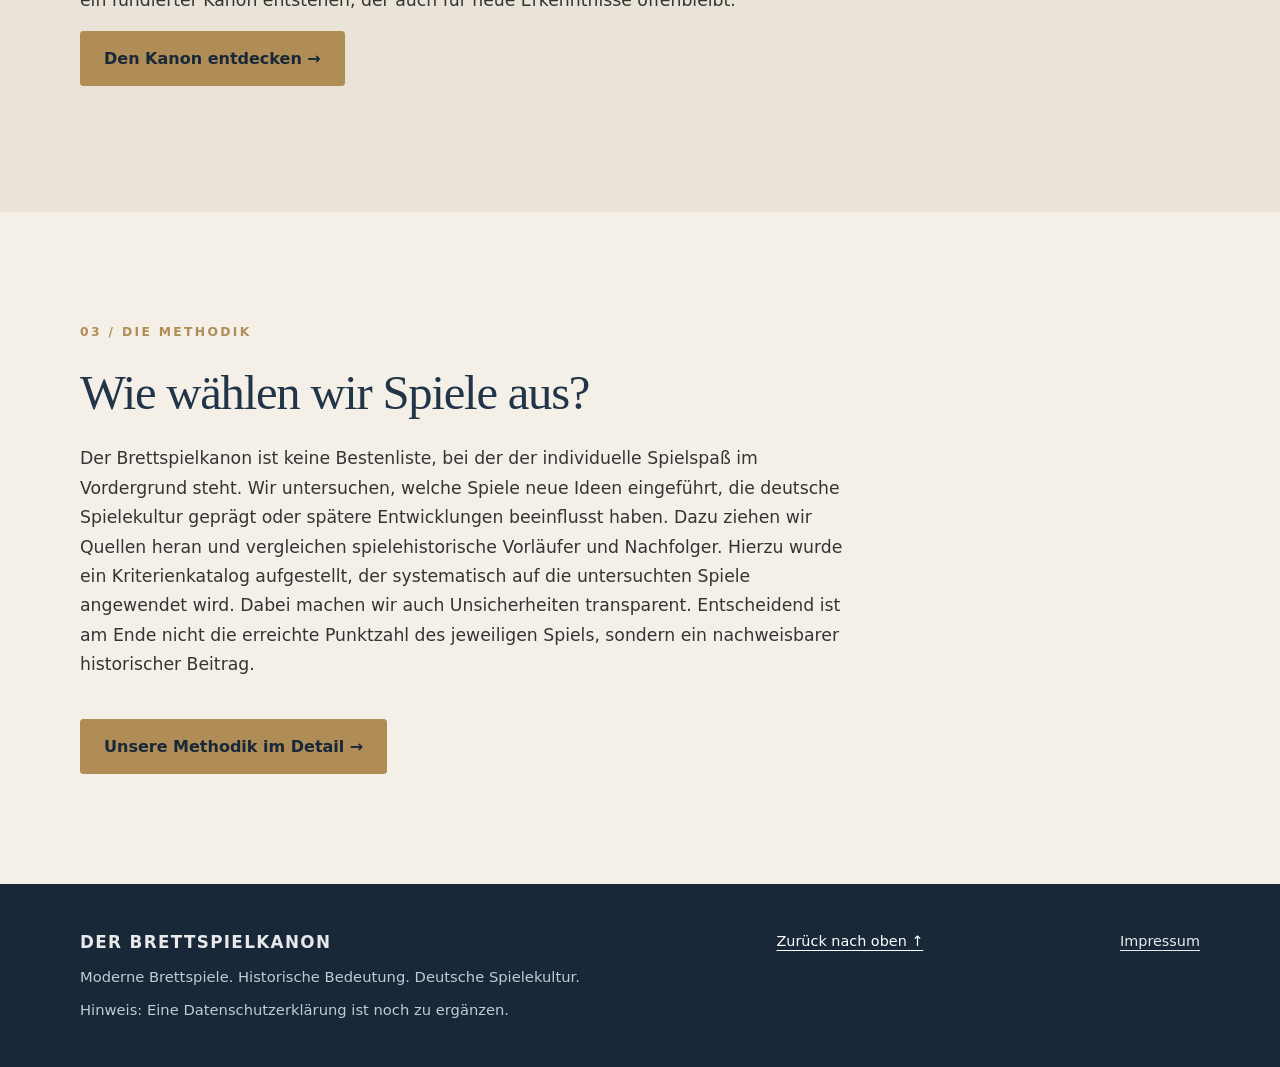
==== commit 0fd253e7: "Add files via upload" ====
--- a/index.html
+++ b/index.html
@@ -88,20 +88,41 @@
 .hero .hero-actions {margin-top:18px;gap:12px 22px;}
 .hero .hero-actions .button {padding:11px 18px;}
 @media(max-width:610px){.hero,main > .hero{min-height:0}.hero > .container,.hero > .hero-inner,.hero .container.hero-inner,main > .hero > .container{min-height:0;width:calc(100% - 32px);padding:54px 0!important}.hero h1{font-size:clamp(2.25rem,8vw,3.2rem)}}
-</style></head>
+</style><style>
+/* Zyklus 2: Seitenübergreifend identische Navigations- und Titelbereichsmaße. */
+.site-header .header-inner {min-height:86px;}
+.hero {height:380px !important; min-height:380px !important;display:flex !important;align-items:center !important;}
+.hero > .container, .hero > .hero-inner, .hero .container.hero-inner,
+main > .hero > .container {height:380px !important;flex:0 0 auto !important;min-height:380px !important;max-width:1120px !important;width:min(1120px,calc(100% - 44px)) !important;margin:0 auto !important;padding:20px 0 !important;display:flex !important;flex-direction:column !important;justify-content:center !important;box-sizing:border-box !important;}
+.hero h1 {font-size:clamp(2.5rem,3.9vw,3.75rem) !important;line-height:1.12 !important;margin:0 0 14px !important;max-width:1000px !important;}
+.hero .gold-line {margin:0 0 15px !important;flex-shrink:0;}
+.hero .hero-description,.hero p:last-child:not(.eyebrow) {font-size:0.99rem !important;line-height:1.5 !important;max-width:850px !important;margin:0 !important;}
+.hero .eyebrow {margin:0 0 12px !important;font-size:.73rem;line-height:1.5;letter-spacing:.16em;color:#ddbb83;}
+.hero .hero-actions {margin-top:17px !important;gap:12px 22px !important;}
+.hero .hero-actions .button {padding:10px 17px !important;}
+@media(max-width:900px) {
+ .hero {height:auto !important;min-height:380px !important;}
+ .hero > .container, .hero > .hero-inner, .hero .container.hero-inner, main > .hero > .container {height:auto !important;min-height:380px !important;flex:0 0 auto !important;padding:42px 0 !important;}
+}
+@media(max-width:610px) {
+ .hero {min-height:0 !important;}
+ .hero > .container, .hero > .hero-inner, .hero .container.hero-inner, main > .hero > .container {height:auto !important;min-height:0 !important;flex:0 0 auto !important;width:calc(100% - 32px) !important;padding:45px 0 !important;}
+ .hero h1 {font-size:clamp(2.25rem,8vw,3.2rem) !important;}
+}
+</style><style>.legal-links{display:flex;align-items:flex-start;gap:20px}.footer-imprint{color:#e8e9e9;text-decoration:underline;text-underline-offset:4px;font-size:.9rem}.footer-imprint:hover{color:#e8c991}</style></head>
 <body id="oben">
 <header class="site-header">
 <div class="container header-inner">
-<a aria-label="Der Brettspielkanon – zur Startseite" class="brand" href="#oben">DER BRETTSPIELKANON</a>
-<nav aria-label="Hauptnavigation" class="site-nav"><a aria-current="page" class="current" href="#idee">Die Idee</a><a href="kanon.html">Der Kanon</a><a href="methodik.html">Die Methodik</a><a href="projektplan.html">Projektplan</a></nav>
+<a aria-label="Der Brettspielkanon – zur Startseite" class="brand" href="index.html">DER BRETTSPIELKANON</a>
+<nav aria-label="Hauptnavigation" class="site-nav"><a aria-current="page" class="current" href="index.html">Startseite</a><a href="kanon.html">Der Kanon</a><a href="methodik.html">Die Methodik</a><a href="projektplan.html">Projektplan</a></nav>
 </div>
 </header>
 <main>
 <section aria-labelledby="hero-title" class="hero">
 <div class="container hero-inner">
-<h1 id="hero-title">Die bedeutendsten Brettspiele der deutschen Spielekultur.</h1>
+<p class="eyebrow">Moderne Brettspiele. Historische Bedeutung. Deutsche Spielekultur.</p><h1 id="hero-title">Die bedeutendsten Brettspiele der deutschen Spielekultur.</h1>
 <div aria-hidden="true" class="gold-line"></div>
-<p class="hero-description">Von den Wegbereitern bis zu den modernen Klassikern: Wir erforschen die Spiele, die die deutsche Brettspielkultur nachhaltig geprägt haben. Derzeit prüfen wir 25 vorläufig kanonwürdige Spiele; die Auswahl ist nicht abgeschlossen.</p>
+<p class="hero-description">Welche Brettspiele haben unsere Spielkultur nachhaltig geprägt – und warum? Der Brettspielkanon widmet sich den bedeutendsten Spielen der modernen deutschen Brettspielkultur. Anhand von nachvollziehbaren Kriterien untersuchen wir ihren Einfluss, ihre Innovationen und ihre kulturelle Bedeutung. So entsteht eine sorgfältig begründete Auswahl von Spielen, die Geschichte geschrieben haben.</p>
 <div class="hero-actions">
 <a class="button" href="kanon.html">Den Kanon entdecken</a>
 <a class="text-link" href="methodik.html">Unsere Methodik →</a>
@@ -120,7 +141,7 @@
 <p>Der Brettspielkanon ist ein unabhängiges, wissenschaftlich orientiertes Projekt zur Kulturgeschichte des Spielens und dokumentiert die Bedeutung ausgewählter Werke so verständlich und quellenbasiert wie uns möglich.</p><p>Das Projekt befindet sich im Aufbau; die Auswahl und die Spielporträts werden mit neuen Erkenntnissen weiterentwickelt.</p><p><a class="button" href="projektplan.html">Unser Projektplan →</a></p></div>
 </div>
 </section>
-<section aria-labelledby="kanon-title" class="soft" id="kanon"><div class="container"><div class="section-heading"><div><p class="eyebrow">02 / Der Kanon</p><h2 class="section-title" id="kanon-title">Spiele, die Geschichte geschrieben haben.</h2></div></div><div class="prose"><p>Der Kanon versammelt Spiele, die die Entwicklung der Brettspielkultur in Deutschland auf unterschiedliche Weise geprägt haben. Die derzeit 25 vorläufigen Kandidaten beruhen auf historischen Untersuchungen und bleiben überprüfbar: Mit neuen Quellen und Vergleichen kann die Auswahl wachsen oder sich verändern.</p></div><p><a class="button" href="kanon.html">Den Kanon entdecken →</a></p></div></section>
+<section aria-labelledby="kanon-title" class="soft" id="kanon"><div class="container"><div class="section-heading"><div><p class="eyebrow">02 / Der Kanon</p><h2 class="section-title" id="kanon-title">Spiele, die Geschichte geschrieben haben.</h2></div></div><div class="prose"><p>Der Kanon versammelt Spiele, die auf unterschiedliche Weise die Entwicklung der Brettspielkultur in Deutschland geprägt haben. Die Auswahl erfolgt schrittweise und ist zunächst vorläufig. Durch vertiefte Untersuchungen und den Austausch über die historische Bedeutung der einzelnen Spiele soll daraus ein fundierter Kanon entstehen, der auch für neue Erkenntnisse offenbleibt.</p></div><p><a class="button" href="kanon.html">Den Kanon entdecken →</a></p></div></section>
 <section aria-labelledby="methodik-title" id="methodik"><div class="container" style="max-width:1120px"><p class="eyebrow">03 / Die Methodik</p><h2 class="section-title" id="methodik-title">Wie wählen wir Spiele aus?</h2><p class="prose" style="max-width:780px">Der Brettspielkanon ist keine Bestenliste, bei der der individuelle Spielspaß im Vordergrund steht. Wir untersuchen, welche Spiele neue Ideen eingeführt, die deutsche Spielekultur geprägt oder spätere Entwicklungen beeinflusst haben. Dazu ziehen wir Quellen heran und vergleichen spielehistorische Vorläufer und Nachfolger. Hierzu wurde ein Kriterienkatalog aufgestellt, der systematisch auf die untersuchten Spiele angewendet wird. Dabei machen wir auch Unsicherheiten transparent. Entscheidend ist am Ende nicht die erreichte Punktzahl des jeweiligen Spiels, sondern ein nachweisbarer historischer Beitrag.</p><a class="button" href="methodik.html" style="margin-top:22px">Unsere Methodik im Detail →</a></div></section>
 </main>
 <footer class="site-footer">
@@ -128,10 +149,10 @@
 <div>
 <a class="brand" href="#oben">DER BRETTSPIELKANON</a>
 <p>Moderne Brettspiele. Historische Bedeutung. Deutsche Spielekultur.</p>
-<p class="footer-note">Hinweis vor der öffentlichen Bekanntmachung: Impressum und Datenschutzinformationen sind noch zu ergänzen, soweit rechtlich erforderlich.</p>
+<p class="footer-note">Hinweis: Eine Datenschutzerklärung ist noch zu ergänzen.</p>
 </div>
 <a class="back-top" href="#oben">Zurück nach oben ↑</a>
-</div>
+<div class="legal-links"><a class="footer-imprint" href="impressum.html">Impressum</a></div></div>
 </footer>
 </body>
 </html>
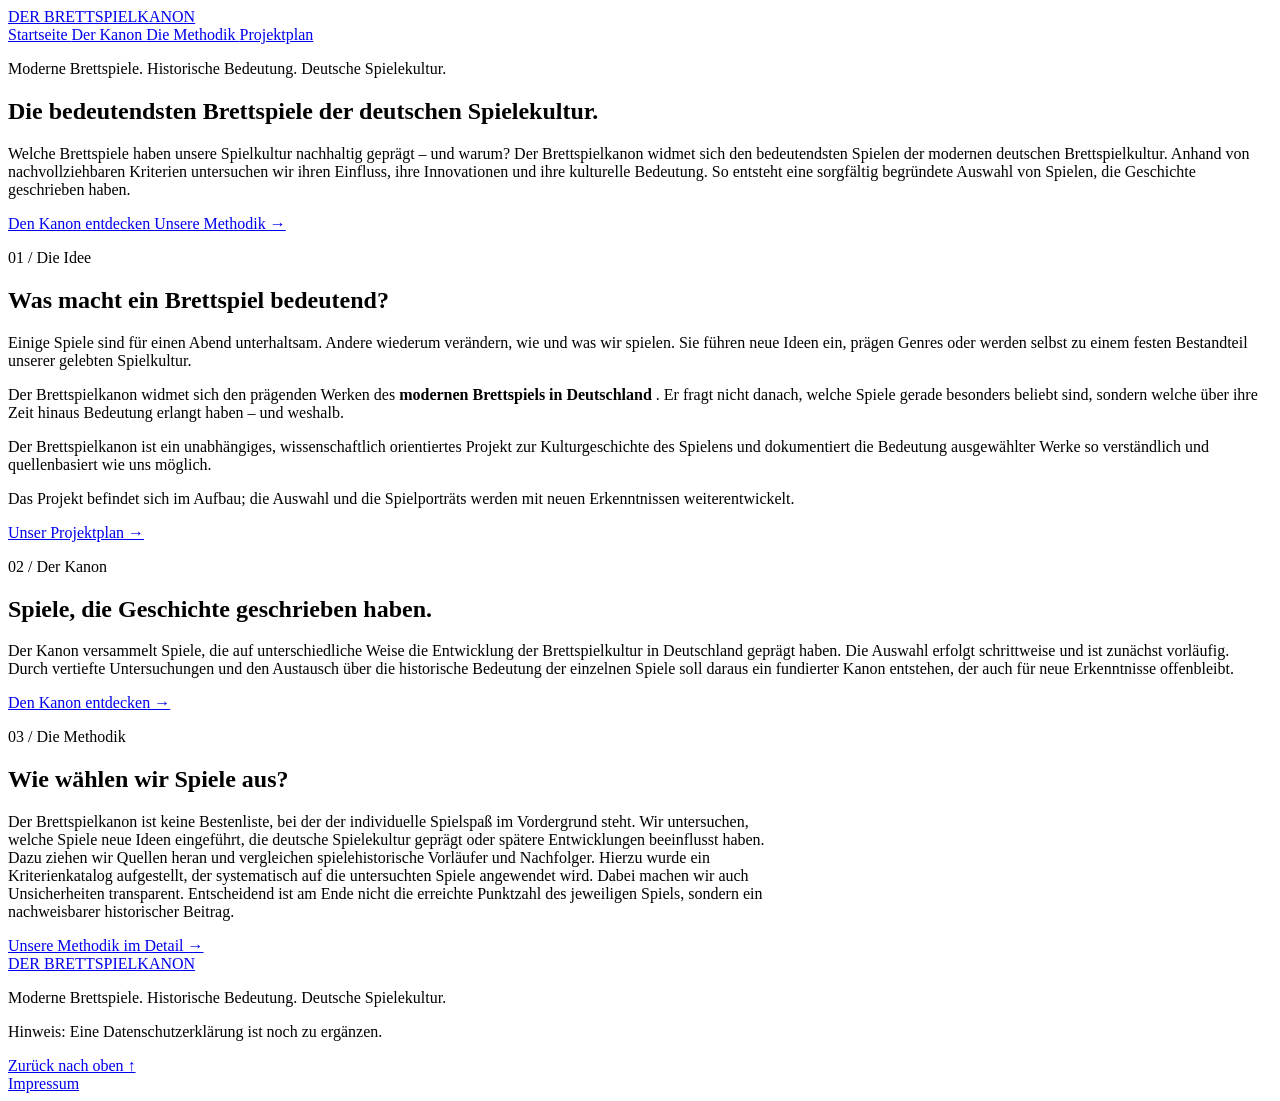
==== commit 543e5ab0: "Add files via upload" ====
--- a/index.html
+++ b/index.html
@@ -1,158 +1,161 @@
-<!DOCTYPE html>
+<!doctype html>
+<html lang="de">
+ <head>
+  <meta charset="utf-8"/>
+  <meta content="width=device-width, initial-scale=1" name="viewport"/>
+  <meta content="Der Brettspielkanon: Ein sorgf&auml;ltig zusammengestellter Kanon bedeutender Brettspiele, die die deutsche Spielekultur nachhaltig gepr&auml;gt haben." name="description"/>
+  <meta content="#213448" name="theme-color"/>
+  <title>
+   Der Brettspielkanon &ndash; Die bedeutendsten Brettspiele der deutschen Spielekultur
+  </title>
+  <link href="css/styles.css" rel="stylesheet"/>
+  <link href="css/index.css" rel="stylesheet"/>
+ </head>
+ <body class="page-home" id="oben">
+  <header class="site-header">
+   <div class="container header-inner">
+    <a aria-label="Der Brettspielkanon &ndash; zur Startseite" class="brand" href="index.html">
+     DER BRETTSPIELKANON
+    </a>
+    <nav aria-label="Hauptnavigation" class="site-nav">
+     <a aria-current="page" class="current" href="index.html">
+      Startseite
+     </a>
+     <a href="kanon.html">
+      Der Kanon
+     </a>
+     <a href="methodik.html">
+      Die Methodik
+     </a>
+     <a href="projektplan.html">
+      Projektplan
+     </a>
+    </nav>
+   </div>
+  </header>
+  <main>
+   <section aria-labelledby="hero-title" class="hero">
+    <div class="container hero-inner">
+     <p class="eyebrow">
+      Moderne Brettspiele. Historische Bedeutung. Deutsche Spielekultur.
+     </p>
+     <h1 id="hero-title">
+      Die bedeutendsten Brettspiele der deutschen Spielekultur.
+     </h1>
+     <div aria-hidden="true" class="gold-line">
+     </div>
+     <p class="hero-description">
+      Welche Brettspiele haben unsere Spielkultur nachhaltig gepr&auml;gt &ndash; und warum? Der Brettspielkanon widmet sich den bedeutendsten Spielen der modernen deutschen Brettspielkultur. Anhand von nachvollziehbaren Kriterien untersuchen wir ihren Einfluss, ihre Innovationen und ihre kulturelle Bedeutung. So entsteht eine sorgf&auml;ltig begr&uuml;ndete Auswahl von Spielen, die Geschichte geschrieben haben.
+     </p>
+     <div class="hero-actions">
+      <a class="button" href="kanon.html">
+       Den Kanon entdecken
+      </a>
+      <a class="text-link" href="methodik.html">
+       Unsere Methodik &rarr;
+      </a>
+     </div>
+    </div>
+   </section>
+   <section aria-labelledby="idee-title" id="idee">
+    <div class="container section-grid">
+     <div>
+      <p class="eyebrow">
+       01 / Die Idee
+      </p>
+      <h2 id="idee-title">
+       Was macht ein Brettspiel bedeutend?
+      </h2>
+     </div>
+     <div class="prose">
+      <p>
+       Einige Spiele sind f&uuml;r einen Abend unterhaltsam. Andere wiederum ver&auml;ndern, wie und was wir spielen. Sie f&uuml;hren neue Ideen ein, pr&auml;gen Genres oder werden selbst zu einem festen Bestandteil unserer gelebten Spielkultur.
+      </p>
+      <p>
+       Der Brettspielkanon widmet sich den pr&auml;genden Werken des
+       <strong>
+        modernen Brettspiels in Deutschland
+       </strong>
+       . Er fragt nicht danach, welche Spiele gerade besonders beliebt sind, sondern welche &uuml;ber ihre Zeit hinaus Bedeutung erlangt haben &ndash; und weshalb.
+      </p>
+      <p>
+       Der Brettspielkanon ist ein unabh&auml;ngiges, wissenschaftlich orientiertes Projekt zur Kulturgeschichte des Spielens und dokumentiert die Bedeutung ausgew&auml;hlter Werke so verst&auml;ndlich und quellenbasiert wie uns m&ouml;glich.
+      </p>
+      <p>
+       Das Projekt befindet sich im Aufbau; die Auswahl und die Spielportr&auml;ts werden mit neuen Erkenntnissen weiterentwickelt.
+      </p>
+      <p>
+       <a class="button" href="projektplan.html">
+        Unser Projektplan &rarr;
+       </a>
+      </p>
+     </div>
+    </div>
+   </section>
+   <section aria-labelledby="kanon-title" class="soft" id="kanon">
+    <div class="container">
+     <div class="section-heading">
+      <div>
+       <p class="eyebrow">
+        02 / Der Kanon
+       </p>
+       <h2 class="section-title" id="kanon-title">
+        Spiele, die Geschichte geschrieben haben.
+       </h2>
+      </div>
+     </div>
+     <div class="prose">
+      <p>
+       Der Kanon versammelt Spiele, die auf unterschiedliche Weise die Entwicklung der Brettspielkultur in Deutschland gepr&auml;gt haben. Die Auswahl erfolgt schrittweise und ist zun&auml;chst vorl&auml;ufig. Durch vertiefte Untersuchungen und den Austausch &uuml;ber die historische Bedeutung der einzelnen Spiele soll daraus ein fundierter Kanon entstehen, der auch f&uuml;r neue Erkenntnisse offenbleibt.
+      </p>
+     </div>
+     <p>
+      <a class="button" href="kanon.html">
+       Den Kanon entdecken &rarr;
+      </a>
+     </p>
+    </div>
+   </section>
+   <section aria-labelledby="methodik-title" id="methodik">
+    <div class="container">
+     <p class="eyebrow">
+      03 / Die Methodik
+     </p>
+     <h2 class="section-title" id="methodik-title">
+      Wie w&auml;hlen wir Spiele aus?
+     </h2>
+     <p class="prose" style="max-width:780px">
+      Der Brettspielkanon ist keine Bestenliste, bei der der individuelle Spielspa&szlig; im Vordergrund steht. Wir untersuchen, welche Spiele neue Ideen eingef&uuml;hrt, die deutsche Spielekultur gepr&auml;gt oder sp&auml;tere Entwicklungen beeinflusst haben. Dazu ziehen wir Quellen heran und vergleichen spielehistorische Vorl&auml;ufer und Nachfolger. Hierzu wurde ein Kriterienkatalog aufgestellt, der systematisch auf die untersuchten Spiele angewendet wird. Dabei machen wir auch Unsicherheiten transparent. Entscheidend ist am Ende nicht die erreichte Punktzahl des jeweiligen Spiels, sondern ein nachweisbarer historischer Beitrag.
+     </p>
+     <a class="button" href="methodik.html" style="margin-top:22px">
+      Unsere Methodik im Detail &rarr;
+     </a>
+    </div>
+   </section>
+  </main>
+  <footer class="site-footer">
+   <div class="container footer-inner">
+    <div>
+     <a class="brand" href="#oben">
+      DER BRETTSPIELKANON
+     </a>
+     <p>
+      Moderne Brettspiele. Historische Bedeutung. Deutsche Spielekultur.
+     </p>
+     <p class="footer-note">
+      Hinweis: Eine Datenschutzerkl&auml;rung ist noch zu erg&auml;nzen.
+     </p>
+    </div>
+    <a class="back-top" href="#oben">
+     Zur&uuml;ck nach oben &uarr;
+    </a>
+    <div class="legal-links">
+     <a class="footer-imprint" href="impressum.html">
+      Impressum
+     </a>
+    </div>
+   </div>
+  </footer>
+ </body>
+</html>
 
-<html lang="de">
-<head>
-<meta charset="utf-8"/>
-<meta content="width=device-width, initial-scale=1" name="viewport"/>
-<meta content="Der Brettspielkanon: Ein sorgfältig zusammengestellter Kanon bedeutender Brettspiele, die die deutsche Spielekultur nachhaltig geprägt haben." name="description"/>
-<meta content="#213448" name="theme-color"/>
-<title>Der Brettspielkanon – Die bedeutendsten Brettspiele der deutschen Spielekultur</title>
-<style>
-    :root { --navy:#213448; --navy-deep:#182838; --ivory:#f4f0e8; --paper:#fffdf9; --gold:#b08d57; --ink:#343434; --muted:#5d646c; --line:#dcd4c7; }
-    * { box-sizing:border-box; }
-    html { scroll-behavior:smooth; scroll-padding-top:88px; }
-    body { margin:0; font-family:system-ui,-apple-system,"Segoe UI",Arial,sans-serif; color:var(--ink); background:var(--ivory); line-height:1.7; }
-    a { color:inherit; }
-    a:focus-visible, summary:focus-visible { outline:3px solid var(--gold); outline-offset:4px; }
-    .container { width:min(1120px, calc(100% - 44px)); margin-inline:auto; }
-    .site-header { background:var(--navy-deep); color:#fff; border-bottom:1px solid #415365; }
-    .header-inner { min-height:86px; display:flex; justify-content:space-between; align-items:center; gap:24px; }
-    .brand { font-weight:750; font-size:1.05rem; text-decoration:none; letter-spacing:.08em; line-height:1.25; }
-    .site-nav { display:flex; flex-wrap:wrap; align-items:center; gap:10px 25px; }
-    .site-nav a { font-size:.92rem; text-decoration:none; color:#f0eee9; }
-    .site-nav a:hover { color:#e8c991; }
-    .hero { color:#fff; background:var(--navy); }
-    .hero-inner { padding:clamp(80px,12vw,155px) 0 clamp(85px,12vw,145px); max-width:1000px; }
-    .eyebrow { margin:0 0 22px; font-size:.77rem; font-weight:760; letter-spacing:.19em; text-transform:uppercase; color:var(--gold); }
-    .hero .eyebrow { color:#ddbb83; }
-    h1,h2,h3 { font-family:Georgia,"Times New Roman",serif; font-weight:normal; line-height:1.16; letter-spacing:-.025em; }
-    h1 { font-size:clamp(2.7rem,6.5vw,5.35rem); margin:0 0 28px; max-width:1000px; }
-    .hero-description { max-width:720px; font-size:clamp(1.04rem,1.6vw,1.28rem); color:#e0e5e9; line-height:1.75; }
-    .gold-line { width:68px; height:3px; background:var(--gold); margin:0 0 27px; }
-    .hero-actions { display:flex; flex-wrap:wrap; align-items:center; gap:14px 30px; margin-top:36px; }
-    .button { padding:13px 23px; display:inline-block; text-decoration:none; background:var(--gold); color:#182838; font-weight:720; border:1px solid var(--gold); border-radius:3px; }
-    .button:hover { background:#dec08e; border-color:#dec08e; }
-    .text-link { text-decoration:none; font-weight:650; border-bottom:1px solid currentColor; padding-bottom:3px; }
-    .text-link:hover { color:var(--gold); }
-    main section { padding:clamp(65px,9vw,110px) 0; }
-    .section-grid { display:grid; grid-template-columns:minmax(0,.8fr) minmax(0,1.2fr); gap:clamp(25px,6vw,100px); align-items:start; }
-    .section-grid h2, .section-title { font-size:clamp(2.05rem,3.8vw,3.25rem); color:var(--navy); margin:0 0 23px; }
-    .prose { max-width:690px; font-size:1.08rem; }
-    .prose p:first-child { margin-top:0; }
-    .prose p:last-child { margin-bottom:0; }
-    .rule { border-top:1px solid var(--line); }
-    .section-heading { display:flex; justify-content:space-between; align-items:end; gap:24px; margin-bottom:34px; }
-    .section-heading .section-title { margin-bottom:0; }
-    .cards { display:grid; grid-template-columns:repeat(3,minmax(0,1fr)); gap:20px; }
-    .card { background:var(--paper); border:1px solid var(--line); padding:27px; min-height:245px; }
-    .card .index { color:#8d6d3e; font-size:.82rem; letter-spacing:.12em; font-weight:730; }
-    .card h3 { font-size:1.65rem; color:var(--navy); margin:22px 0 12px; }
-    .card p { color:var(--muted); margin:0; font-size:.97rem; }
-    .soft { background:#eae3d7; }
-    .manifesto { background:var(--paper); padding:clamp(30px,5vw,65px); border-left:4px solid var(--gold); }
-    .manifesto blockquote { font-family:Georgia,"Times New Roman",serif; font-size:clamp(1.45rem,3vw,2.2rem); line-height:1.42; color:var(--navy); margin:0 0 22px; }
-    .manifesto p { margin-bottom:0; }
-    .history-row { display:grid; grid-template-columns:1fr 1fr; gap:clamp(25px,5vw,70px); align-items:center; }
-    .history-panel { min-height:250px; padding:34px; background:var(--navy); color:#f7f4ed; display:flex; flex-direction:column; justify-content:space-between; }
-    .history-panel strong { font-family:Georgia,"Times New Roman",serif; font-size:clamp(2rem,4vw,3.2rem); font-weight:normal; line-height:1.2; }
-    .history-panel span { text-transform:uppercase; letter-spacing:.16em; color:#d8b883; font-size:.78rem; }
-    .site-footer { background:var(--navy-deep); color:#e8e9e9; padding:45px 0; }
-    .footer-inner { display:flex; justify-content:space-between; flex-wrap:wrap; gap:20px; align-items:start; }
-    .footer-inner p { margin:8px 0 0; color:#c0cbd3; font-size:.92rem; }
-    .footer-note { max-width:450px; font-size:.85rem; color:#c0cbd3; }
-    .back-top { color:#fff; font-size:.9rem; text-underline-offset:4px; }
-    @media(max-width:850px) { .header-inner { flex-direction:column; align-items:flex-start; padding-block:22px; } .site-nav { gap:8px 20px; } .section-grid,.history-row { grid-template-columns:1fr; } .cards { grid-template-columns:repeat(2,minmax(0,1fr)); } }
-    @media(max-width:590px) { .container { width:min(100% - 32px,1120px); } .cards { grid-template-columns:1fr; } .section-heading { align-items:start; flex-direction:column; } h1 { font-size:2.6rem; } .hero-inner { padding:70px 0 80px; } .card { min-height:auto; } }
-    @media(prefers-reduced-motion:reduce) { html { scroll-behavior:auto; } }
-  
-.method-text{max-width:800px}.method-text h3{font-size:clamp(1.3rem,2.3vw,1.7rem);color:var(--navy);margin:40px 0 12px}.method-text p{font-size:1.03rem;line-height:1.85;margin:0}.method-text .method-closing{margin-top:34px;padding:23px 26px;border-left:3px solid var(--gold);background:var(--paper);font-family:Georgia,serif;font-size:1.3rem;line-height:1.6}.cards .card{min-height:unset}.cards .card .index{display:block}.cards .card h3{margin:12px 0}.cards .card p{margin:0}
-
-/* Einheitlicher Seitenheader, Referenz: kanon.html */
-.site-header{background:#182838;color:#fff;border-bottom:1px solid #415365}
-.site-header .header-inner{min-height:86px;display:flex;justify-content:space-between;align-items:center;gap:24px;padding-block:0}
-.site-header .brand{font-size:1.05rem;font-weight:750;letter-spacing:.08em;line-height:normal;text-decoration:none}
-.site-header .site-nav{display:flex;align-items:center;flex-wrap:wrap;gap:10px 25px}
-.site-header .site-nav a{font-size:.92rem;color:#f0eee9;text-decoration:none}
-.site-header .site-nav a:hover,.site-header .site-nav .current{color:#e8c991}
-.site-header .site-nav .current{text-decoration:underline;text-underline-offset:6px}
-@media(max-width:900px){.site-header .header-inner{flex-direction:column;align-items:flex-start;padding-block:22px}}
-</style>
-<style>
-/* Einheitlicher Seitentitel nach dem Vorbild der Kanonseite. */
-.hero, main > .hero {min-height:342px;display:flex;align-items:center;}
-.hero > .container, .hero > .hero-inner, .hero .container.hero-inner,
-main > .hero > .container {width:min(1120px,calc(100% - 44px));margin-inline:auto;max-width:1120px;min-height:342px;display:flex;flex-direction:column;justify-content:center;padding:40px 0!important;box-sizing:border-box;}
-.hero h1 {font-size:clamp(2.55rem,4vw,3.85rem);line-height:1.13;margin:0 0 16px;max-width:1000px;}
-.hero .gold-line {margin:0 0 18px;}
-.hero .hero-description,.hero p:last-child {font-size:1rem;line-height:1.55;margin:0;max-width:750px;}
-.hero .hero-actions {margin-top:18px;gap:12px 22px;}
-.hero .hero-actions .button {padding:11px 18px;}
-@media(max-width:610px){.hero,main > .hero{min-height:0}.hero > .container,.hero > .hero-inner,.hero .container.hero-inner,main > .hero > .container{min-height:0;width:calc(100% - 32px);padding:54px 0!important}.hero h1{font-size:clamp(2.25rem,8vw,3.2rem)}}
-</style><style>
-/* Zyklus 2: Seitenübergreifend identische Navigations- und Titelbereichsmaße. */
-.site-header .header-inner {min-height:86px;}
-.hero {height:380px !important; min-height:380px !important;display:flex !important;align-items:center !important;}
-.hero > .container, .hero > .hero-inner, .hero .container.hero-inner,
-main > .hero > .container {height:380px !important;flex:0 0 auto !important;min-height:380px !important;max-width:1120px !important;width:min(1120px,calc(100% - 44px)) !important;margin:0 auto !important;padding:20px 0 !important;display:flex !important;flex-direction:column !important;justify-content:center !important;box-sizing:border-box !important;}
-.hero h1 {font-size:clamp(2.5rem,3.9vw,3.75rem) !important;line-height:1.12 !important;margin:0 0 14px !important;max-width:1000px !important;}
-.hero .gold-line {margin:0 0 15px !important;flex-shrink:0;}
-.hero .hero-description,.hero p:last-child:not(.eyebrow) {font-size:0.99rem !important;line-height:1.5 !important;max-width:850px !important;margin:0 !important;}
-.hero .eyebrow {margin:0 0 12px !important;font-size:.73rem;line-height:1.5;letter-spacing:.16em;color:#ddbb83;}
-.hero .hero-actions {margin-top:17px !important;gap:12px 22px !important;}
-.hero .hero-actions .button {padding:10px 17px !important;}
-@media(max-width:900px) {
- .hero {height:auto !important;min-height:380px !important;}
- .hero > .container, .hero > .hero-inner, .hero .container.hero-inner, main > .hero > .container {height:auto !important;min-height:380px !important;flex:0 0 auto !important;padding:42px 0 !important;}
-}
-@media(max-width:610px) {
- .hero {min-height:0 !important;}
- .hero > .container, .hero > .hero-inner, .hero .container.hero-inner, main > .hero > .container {height:auto !important;min-height:0 !important;flex:0 0 auto !important;width:calc(100% - 32px) !important;padding:45px 0 !important;}
- .hero h1 {font-size:clamp(2.25rem,8vw,3.2rem) !important;}
-}
-</style><style>.legal-links{display:flex;align-items:flex-start;gap:20px}.footer-imprint{color:#e8e9e9;text-decoration:underline;text-underline-offset:4px;font-size:.9rem}.footer-imprint:hover{color:#e8c991}</style></head>
-<body id="oben">
-<header class="site-header">
-<div class="container header-inner">
-<a aria-label="Der Brettspielkanon – zur Startseite" class="brand" href="index.html">DER BRETTSPIELKANON</a>
-<nav aria-label="Hauptnavigation" class="site-nav"><a aria-current="page" class="current" href="index.html">Startseite</a><a href="kanon.html">Der Kanon</a><a href="methodik.html">Die Methodik</a><a href="projektplan.html">Projektplan</a></nav>
-</div>
-</header>
-<main>
-<section aria-labelledby="hero-title" class="hero">
-<div class="container hero-inner">
-<p class="eyebrow">Moderne Brettspiele. Historische Bedeutung. Deutsche Spielekultur.</p><h1 id="hero-title">Die bedeutendsten Brettspiele der deutschen Spielekultur.</h1>
-<div aria-hidden="true" class="gold-line"></div>
-<p class="hero-description">Welche Brettspiele haben unsere Spielkultur nachhaltig geprägt – und warum? Der Brettspielkanon widmet sich den bedeutendsten Spielen der modernen deutschen Brettspielkultur. Anhand von nachvollziehbaren Kriterien untersuchen wir ihren Einfluss, ihre Innovationen und ihre kulturelle Bedeutung. So entsteht eine sorgfältig begründete Auswahl von Spielen, die Geschichte geschrieben haben.</p>
-<div class="hero-actions">
-<a class="button" href="kanon.html">Den Kanon entdecken</a>
-<a class="text-link" href="methodik.html">Unsere Methodik →</a>
-</div>
-</div>
-</section>
-<section aria-labelledby="idee-title" id="idee">
-<div class="container section-grid">
-<div>
-<p class="eyebrow">01 / Die Idee</p>
-<h2 id="idee-title">Was macht ein Brettspiel bedeutend?</h2>
-</div>
-<div class="prose">
-<p>Einige Spiele sind für einen Abend unterhaltsam. Andere wiederum verändern, wie und was wir spielen. Sie führen neue Ideen ein, prägen Genres oder werden selbst zu einem festen Bestandteil unserer gelebten Spielkultur.</p>
-<p>Der Brettspielkanon widmet sich den prägenden Werken des <strong>modernen Brettspiels in Deutschland</strong>. Er fragt nicht danach, welche Spiele gerade besonders beliebt sind, sondern welche über ihre Zeit hinaus Bedeutung erlangt haben – und weshalb.</p>
-<p>Der Brettspielkanon ist ein unabhängiges, wissenschaftlich orientiertes Projekt zur Kulturgeschichte des Spielens und dokumentiert die Bedeutung ausgewählter Werke so verständlich und quellenbasiert wie uns möglich.</p><p>Das Projekt befindet sich im Aufbau; die Auswahl und die Spielporträts werden mit neuen Erkenntnissen weiterentwickelt.</p><p><a class="button" href="projektplan.html">Unser Projektplan →</a></p></div>
-</div>
-</section>
-<section aria-labelledby="kanon-title" class="soft" id="kanon"><div class="container"><div class="section-heading"><div><p class="eyebrow">02 / Der Kanon</p><h2 class="section-title" id="kanon-title">Spiele, die Geschichte geschrieben haben.</h2></div></div><div class="prose"><p>Der Kanon versammelt Spiele, die auf unterschiedliche Weise die Entwicklung der Brettspielkultur in Deutschland geprägt haben. Die Auswahl erfolgt schrittweise und ist zunächst vorläufig. Durch vertiefte Untersuchungen und den Austausch über die historische Bedeutung der einzelnen Spiele soll daraus ein fundierter Kanon entstehen, der auch für neue Erkenntnisse offenbleibt.</p></div><p><a class="button" href="kanon.html">Den Kanon entdecken →</a></p></div></section>
-<section aria-labelledby="methodik-title" id="methodik"><div class="container" style="max-width:1120px"><p class="eyebrow">03 / Die Methodik</p><h2 class="section-title" id="methodik-title">Wie wählen wir Spiele aus?</h2><p class="prose" style="max-width:780px">Der Brettspielkanon ist keine Bestenliste, bei der der individuelle Spielspaß im Vordergrund steht. Wir untersuchen, welche Spiele neue Ideen eingeführt, die deutsche Spielekultur geprägt oder spätere Entwicklungen beeinflusst haben. Dazu ziehen wir Quellen heran und vergleichen spielehistorische Vorläufer und Nachfolger. Hierzu wurde ein Kriterienkatalog aufgestellt, der systematisch auf die untersuchten Spiele angewendet wird. Dabei machen wir auch Unsicherheiten transparent. Entscheidend ist am Ende nicht die erreichte Punktzahl des jeweiligen Spiels, sondern ein nachweisbarer historischer Beitrag.</p><a class="button" href="methodik.html" style="margin-top:22px">Unsere Methodik im Detail →</a></div></section>
-</main>
-<footer class="site-footer">
-<div class="container footer-inner">
-<div>
-<a class="brand" href="#oben">DER BRETTSPIELKANON</a>
-<p>Moderne Brettspiele. Historische Bedeutung. Deutsche Spielekultur.</p>
-<p class="footer-note">Hinweis: Eine Datenschutzerklärung ist noch zu ergänzen.</p>
-</div>
-<a class="back-top" href="#oben">Zurück nach oben ↑</a>
-<div class="legal-links"><a class="footer-imprint" href="impressum.html">Impressum</a></div></div>
-</footer>
-</body>
-</html>
